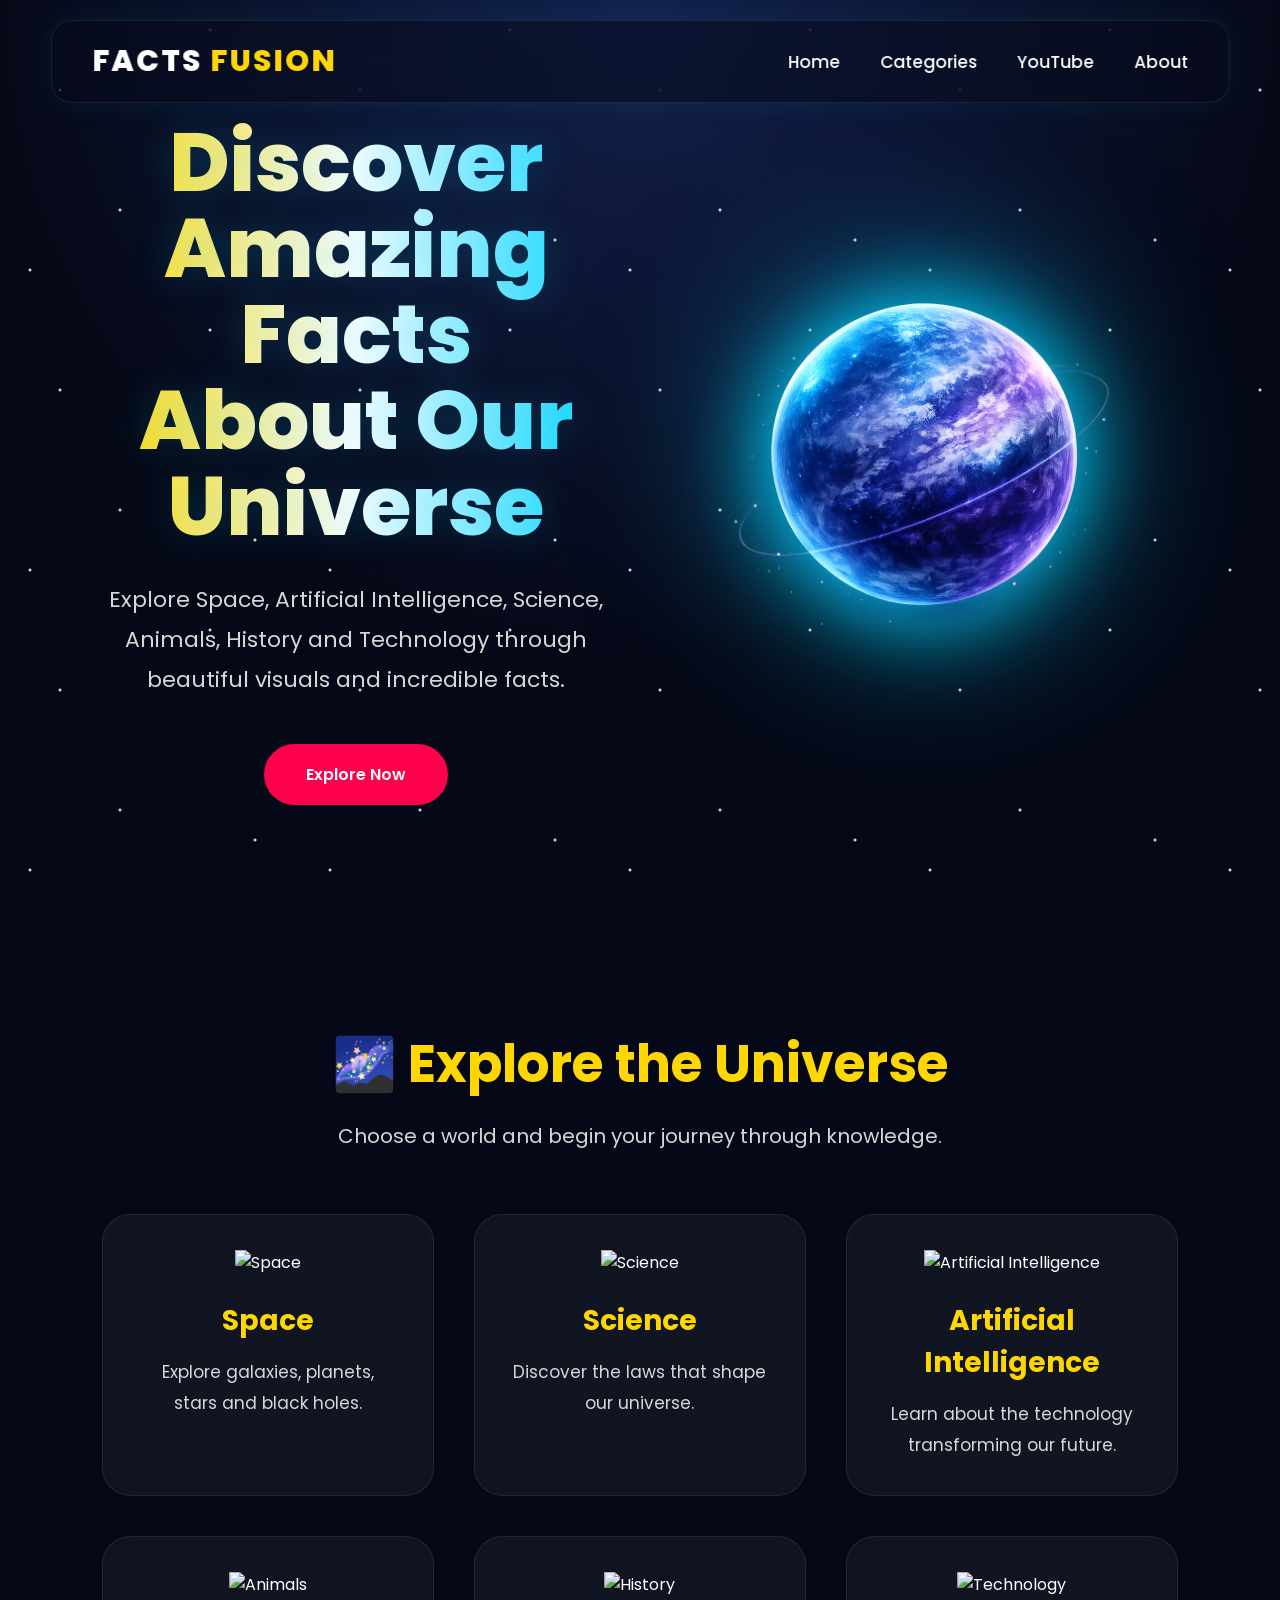
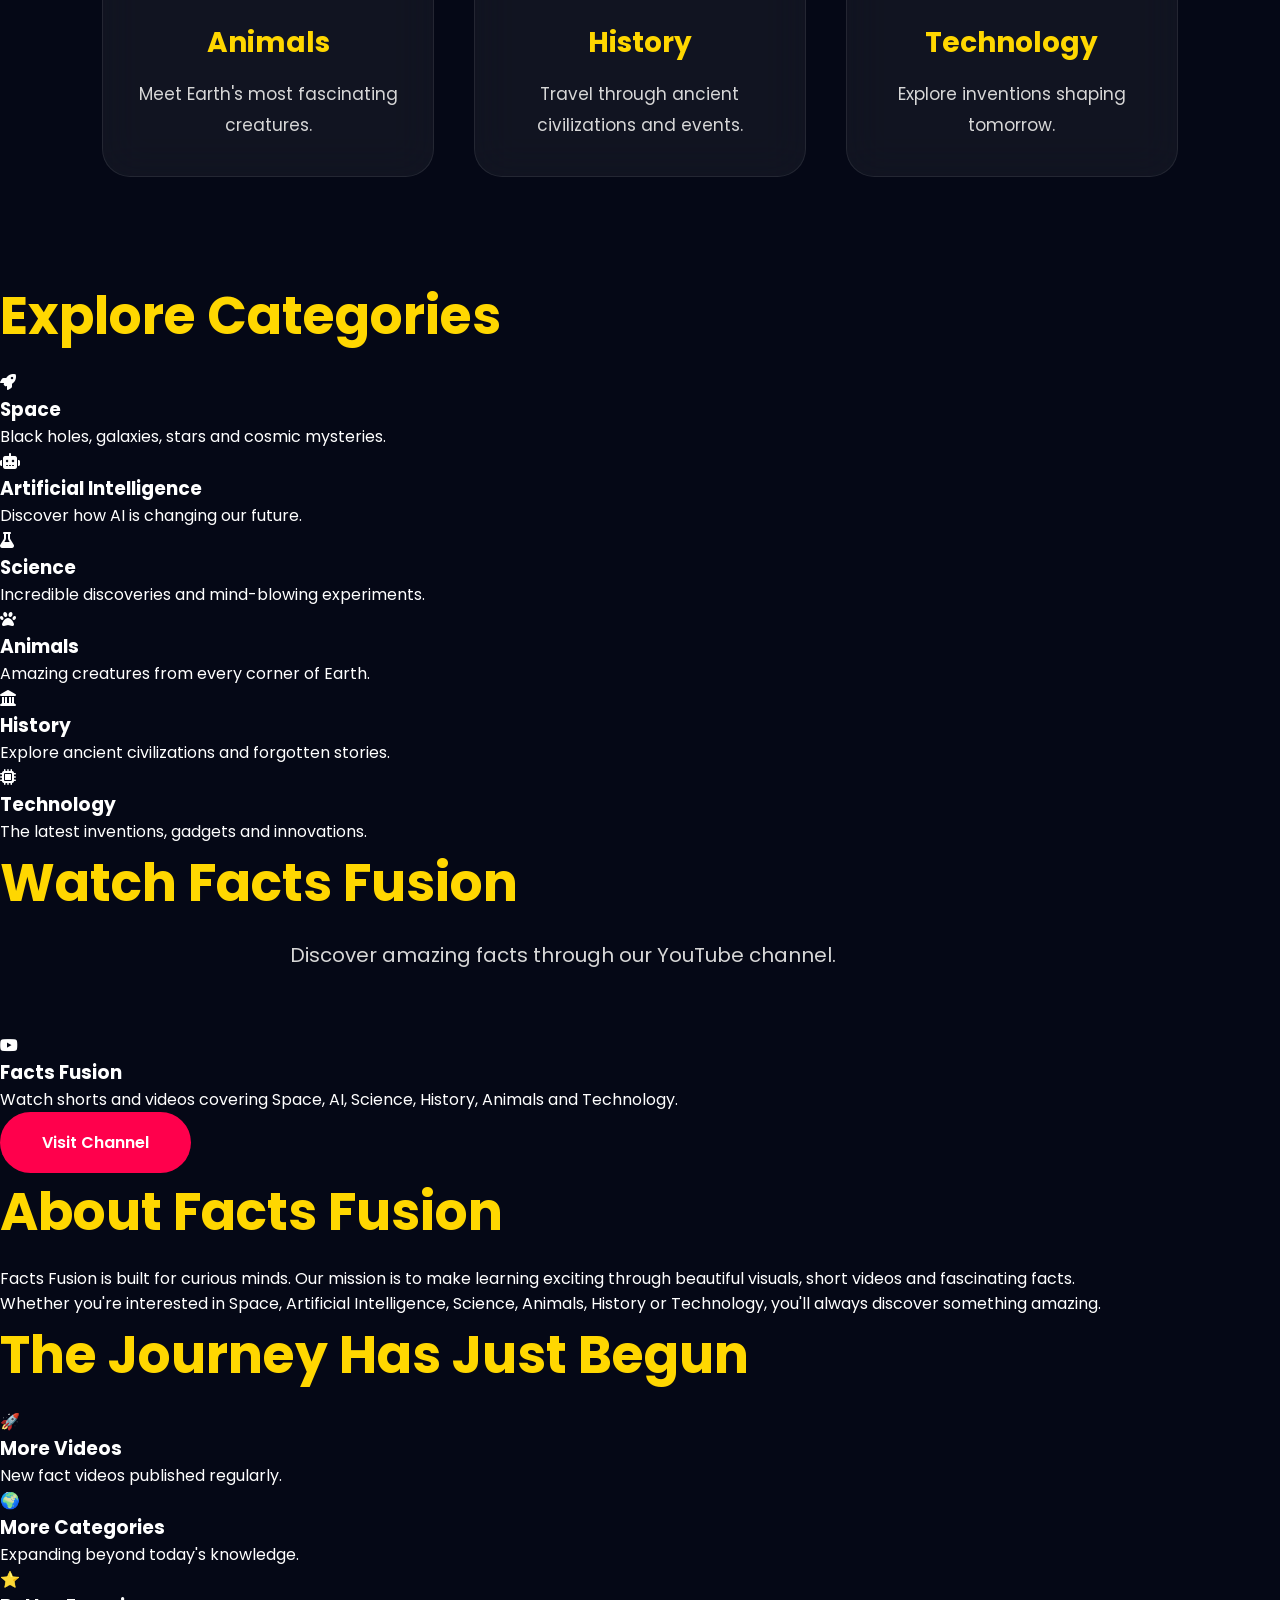
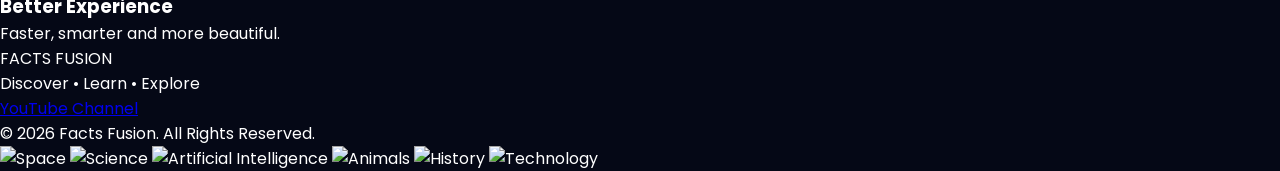
==== index.html @ dd5dbbd0 "Update index.html" ====
<!DOCTYPE html>
<html lang="en">

<head>
    <meta charset="UTF-8">
    <meta name="viewport" content="width=device-width, initial-scale=1.0">

    <title>Facts Fusion | Discover the Universe of Knowledge</title>

    <meta name="description"
        content="Facts Fusion - Explore amazing facts about Space, AI, Science, History, Animals and Technology.">

    <link rel="icon" href="images/favicon.png">

    <!-- Google Font -->
    <link href="https://fonts.googleapis.com/css2?family=Poppins:wght@300;400;500;600;700;800&display=swap"
        rel="stylesheet">

    <!-- Font Awesome -->
    <link rel="stylesheet"
        href="https://cdnjs.cloudflare.com/ajax/libs/font-awesome/6.6.0/css/all.min.css">

    <link rel="stylesheet" href="style.css">
</head>

<body>

    <!-- Background -->
    <div class="stars"></div>

    <!-- ================= NAVBAR ================= -->

    <header>

        <nav class="navbar">

            <div class="logo">
                FACTS <span>FUSION</span>
            </div>

            <ul class="nav-links">

                <li><a href="#">Home</a></li>

                <li><a href="#categories">Categories</a></li>

                <li><a href="#youtube">YouTube</a></li>

                <li><a href="#about">About</a></li>

            </ul>

        </nav>

    </header>

    <!-- ================= HERO ================= -->

 <section class="hero">

    <div class="hero-text">

        <h1>
            Discover Amazing Facts About Our Universe
        </h1>

        <p>
            Explore Space, Artificial Intelligence,
            Science, Animals, History and Technology
            through beautiful visuals and incredible facts.
        </p>

        <a href="#categories" class="btn">
            Explore Now
        </a>

    </div>

    <div class="hero-image">

        <img src="images/planet.png" alt="Planet">

    </div>

</section>
    <!-- ================= EXPLORE THE UNIVERSE ================= -->

<section id="categories" class="universe">

    <h2 class="section-title">🌌 Explore the Universe</h2>

    <p class="section-subtitle">
        Choose a world and begin your journey through knowledge.
    </p>

    <div class="planet-grid">

        <div class="planet-card">
            <img src="images/space.png" alt="Space">
            <h3>Space</h3>
            <p>Explore galaxies, planets, stars and black holes.</p>
        </div>

        <div class="planet-card">
            <img src="images/science.png" alt="Science">
            <h3>Science</h3>
            <p>Discover the laws that shape our universe.</p>
        </div>

        <div class="planet-card">
            <img src="images/ai.png" alt="Artificial Intelligence">
            <h3>Artificial Intelligence</h3>
            <p>Learn about the technology transforming our future.</p>
        </div>

        <div class="planet-card">
            <img src="images/animals.png" alt="Animals">
            <h3>Animals</h3>
            <p>Meet Earth's most fascinating creatures.</p>
        </div>

        <div class="planet-card">
            <img src="images/history.png" alt="History">
            <h3>History</h3>
            <p>Travel through ancient civilizations and events.</p>
        </div>

        <div class="planet-card">
            <img src="images/technology.png" alt="Technology">
            <h3>Technology</h3>
            <p>Explore inventions shaping tomorrow.</p>
        </div>

    </div>

</section>

    <!-- ================= STATS ================= -->

    <!-- ================= CATEGORIES ================= -->

    <section id="categories">

        <h2 class="section-title">

            Explore Categories

        </h2>

        <div class="category-grid">

            <div class="category-card">

                <i class="fa-solid fa-rocket"></i>

                <h3>Space</h3>

                <p>
                    Black holes, galaxies,
                    stars and cosmic mysteries.
                </p>

            </div>

            <div class="category-card">

                <i class="fa-solid fa-robot"></i>

                <h3>Artificial Intelligence</h3>

                <p>
                    Discover how AI is changing
                    our future.
                </p>

            </div>

            <div class="category-card">

                <i class="fa-solid fa-flask"></i>

                <h3>Science</h3>

                <p>
                    Incredible discoveries and
                    mind-blowing experiments.
                </p>

            </div>

            <div class="category-card">

                <i class="fa-solid fa-paw"></i>

                <h3>Animals</h3>

                <p>
                    Amazing creatures from every
                    corner of Earth.
                </p>

            </div>

            <div class="category-card">

                <i class="fa-solid fa-landmark"></i>

                <h3>History</h3>

                <p>
                    Explore ancient civilizations
                    and forgotten stories.
                </p>

            </div>

            <div class="category-card">

                <i class="fa-solid fa-microchip"></i>

                <h3>Technology</h3>

                <p>
                    The latest inventions,
                    gadgets and innovations.
                </p>

            </div>

        </div>

    </section>
        <!-- ================= YOUTUBE ================= -->

    <section id="youtube">

        <h2 class="section-title">
            Watch Facts Fusion
        </h2>

        <p class="section-subtitle">
            Discover amazing facts through our YouTube channel.
        </p>

        <div class="youtube-box">

            <div class="youtube-card">

                <i class="fa-brands fa-youtube"></i>

                <h3>Facts Fusion</h3>

                <p>
                    Watch shorts and videos covering Space, AI,
                    Science, History, Animals and Technology.
                </p>

                <a href="https://www.youtube.com/@AIFactHub-w6u"
                   target="_blank"
                   class="btn">

                    Visit Channel

                </a>

            </div>

        </div>

    </section>

    <!-- ================= ABOUT ================= -->

    <section id="about">

        <h2 class="section-title">

            About Facts Fusion

        </h2>

        <div class="about-container">

            <p>

                Facts Fusion is built for curious minds.

                Our mission is to make learning exciting through
                beautiful visuals, short videos and fascinating facts.

            </p>

            <p>

                Whether you're interested in Space,
                Artificial Intelligence,
                Science,
                Animals,
                History or Technology,

                you'll always discover something amazing.

            </p>

        </div>

    </section>

    <!-- ================= FUTURE ================= -->

    <section class="future">

        <h2 class="section-title">

            The Journey Has Just Begun

        </h2>

        <div class="future-grid">

            <div class="future-card">

                🚀

                <h3>More Videos</h3>

                <p>
                    New fact videos published regularly.
                </p>

            </div>

            <div class="future-card">

                🌍

                <h3>More Categories</h3>

                <p>
                    Expanding beyond today's knowledge.
                </p>

            </div>

            <div class="future-card">

                ⭐

                <h3>Better Experience</h3>

                <p>
                    Faster, smarter and more beautiful.
                </p>

            </div>

        </div>

    </section>

    <!-- ================= FOOTER ================= -->

    <footer>

        <div class="footer-logo">

            FACTS <span>FUSION</span>

        </div>

        <p>

            Discover • Learn • Explore

        </p>

        <a href="https://www.youtube.com/@AIFactHub-w6u"
           target="_blank">

            YouTube Channel

        </a>

        <p class="copyright">

            © 2026 Facts Fusion. All Rights Reserved.

        </p>

    </footer>

    <script src="script.js"></script>

</body>

</html>
<img src="images/space-planet.png" alt="Space">

<img src="images/science-planet.png" alt="Science">

<img src="images/ai-planet.png" alt="Artificial Intelligence">

<img src="images/animals-planet.png" alt="Animals">

<img src="images/history-planet.png" alt="History">

<img src="images/technology-planet.png" alt="Technology">
---- style.css ----
/* ==========================================
   FACTS FUSION V3
   Premium Futuristic Theme
========================================== */

*{
    margin:0;
    padding:0;
    box-sizing:border-box;
}

html{
    scroll-behavior:smooth;
}

body{

    font-family:'Poppins',sans-serif;

    background:#050816;

    color:#fff;

    overflow-x:hidden;

}

/* ===============================
   Animated Background
================================ */

.stars{

    position:fixed;

    top:0;

    left:0;

    width:100%;

    height:100%;

    z-index:-2;

    background:
    radial-gradient(circle at 20% 30%,rgba(255,255,255,.8) 1px,transparent 2px),
    radial-gradient(circle at 70% 10%,rgba(255,255,255,.8) 1px,transparent 2px),
    radial-gradient(circle at 40% 70%,rgba(255,255,255,.8) 1px,transparent 2px),
    radial-gradient(circle at 85% 80%,rgba(255,255,255,.8) 1px,transparent 2px),
    radial-gradient(circle at 10% 90%,rgba(255,255,255,.8) 1px,transparent 2px);

    background-size:300px 300px;

    animation:starsMove 90s linear infinite;

}

body::before{

    content:"";

    position:fixed;

    inset:0;

    z-index:-3;

    background:
    radial-gradient(circle at top,#13214d 0%,#050816 60%);

}

@keyframes starsMove{

    from{

        transform:translateY(0);

    }

    to{

        transform:translateY(-300px);

    }

}

/* ===============================
   Navbar
================================ */

/* ==========================
   PREMIUM NAVBAR
========================== */

header{

    position:fixed;

    top:20px;

    left:50%;

    transform:translateX(-50%);

    width:92%;

    z-index:1000;

}

.navbar{

    display:flex;

    justify-content:space-between;

    align-items:center;

    padding:18px 40px;

    border-radius:20px;

    background:rgba(8,12,30,.55);

    backdrop-filter:blur(18px);

    border:1px solid rgba(255,255,255,.08);

    box-shadow:
    0 0 30px rgba(0,212,255,.08);

}

.logo{

    font-size:32px;

    font-weight:800;

    letter-spacing:2px;

    color:#ffffff;

}

.logo span{

    color:#FFD700;

}

.nav-links{

    display:flex;

    list-style:none;

    gap:35px;

}

.nav-links a{

    text-decoration:none;

    color:white;

    font-weight:500;

    font-size:17px;

    transition:.35s;

    position:relative;

}

.nav-links a::after{

    content:"";

    position:absolute;

    left:0;

    bottom:-8px;

    width:0;

    height:2px;

    background:#00d4ff;

    transition:.35s;

}

.nav-links a:hover{

    color:#00d4ff;

}

.nav-links a:hover::after{

    width:100%;

}
.navbar{

    display:flex;

    justify-content:space-between;

    align-items:center;

}

.logo{

    font-size:30px;

    font-weight:800;

    letter-spacing:2px;

}

.logo span{

    color:#FFD700;

}

.nav-links{

    display:flex;

    list-style:none;

    gap:40px;

}

.nav-links a{

    text-decoration:none;

    color:white;

    transition:.35s;

    font-weight:500;

}

.nav-links a:hover{

    color:#00d4ff;

}

/* ===============================
   Hero
================================ */

.hero{

    min-height:100vh;

    display:flex;

    justify-content:center;

    align-items:center;

    text-align:center;

    padding:0 8%;

}

.hero-content{

    max-width:900px;

}

.hero h1{

font-size:82px;

font-weight:800;

line-height:1.05;

background:linear-gradient(
90deg,
#FFD700,
#ffffff,
#00d4ff);

-webkit-background-clip:text;

-webkit-text-fill-color:transparent;

text-shadow:0 0 40px rgba(0,212,255,.2);

margin-bottom:30px;

}

.hero p{

    font-size:22px;

    color:#d7d7d7;

    line-height:1.8;

    margin-bottom:45px;

}

.btn{

    display:inline-block;

    padding:18px 42px;

    background:#ff004c;

    color:white;

    text-decoration:none;

    border-radius:60px;

    font-weight:600;

    transition:.4s;

}

.btn:hover{

    transform:translateY(-8px);

    background:#FFD700;

    color:#000;

    box-shadow:0 0 30px rgba(255,215,0,.7);

}
/* ==========================================
   EXPLORE THE UNIVERSE
========================================== */

.universe{
    padding:100px 8%;
    text-align:center;
}

.section-title{
    font-size:52px;
    color:#FFD700;
    margin-bottom:15px;
}

.section-subtitle{
    max-width:700px;
    margin:0 auto 60px;
    color:#d7d7d7;
    font-size:20px;
    line-height:1.8;
}

.planet-grid{
    display:grid;
    grid-template-columns:repeat(auto-fit,minmax(280px,1fr));
    gap:40px;
}

.planet-card{

    background:rgba(255,255,255,.05);

    border:1px solid rgba(255,255,255,.08);

    border-radius:28px;

    backdrop-filter:blur(20px);

    padding:35px;

    transition:.45s;

    cursor:pointer;

}

.planet-card:hover{

    transform:translateY(-15px);

    border-color:#00d4ff;

    box-shadow:
    0 0 20px rgba(0,212,255,.4),
    0 0 50px rgba(0,212,255,.2);

}

.planet-card img{

    width:180px;

    height:180px;

    object-fit:contain;

    margin-bottom:25px;

    animation:floatPlanet 6s ease-in-out infinite;

    transition:.45s;

}

.planet-card:hover img{

    transform:scale(1.12) rotate(6deg);

    filter:drop-shadow(0 0 25px #00d4ff);

}

.planet-card h3{

    color:#FFD700;

    font-size:28px;

    margin-bottom:15px;

}

.planet-card p{

    color:#d7d7d7;

    line-height:1.8;

    font-size:17px;

}

@keyframes floatPlanet{

    0%{
        transform:translateY(0px);
    }

    50%{
        transform:translateY(-12px);
    }

    100%{
        transform:translateY(0px);
    }

}
/* HERO */

.hero{

    min-height:100vh;

    display:flex;

    justify-content:space-between;

    align-items:center;

    padding:120px 8%;

    gap:60px;

}

.hero-text{

    flex:1;

}

.hero-image{

    flex:1;

    display:flex;

    justify-content:center;

}

.hero-image img{

    width:520px;

    max-width:100%;

    animation:planetFloat 6s ease-in-out infinite;

    filter:
    drop-shadow(0 0 40px #00d4ff)
    drop-shadow(0 0 80px rgba(0,212,255,.6));

}
    animation:planetFloat 6s ease-in-out infinite;

    filter:drop-shadow(0 0 60px #00d4ff);

}

@keyframes planetFloat{

    0%{
        transform:translateY(0);
    }

    50%{
        transform:translateY(-20px);
    }

    100%{
        transform:translateY(0);
    }

}

@media(max-width:900px){

.hero{

flex-direction:column;

text-align:center;

}

.hero-image img{

width:300px;

margin-top:40px;

}

.hero h1{

font-size:48px;

}

}
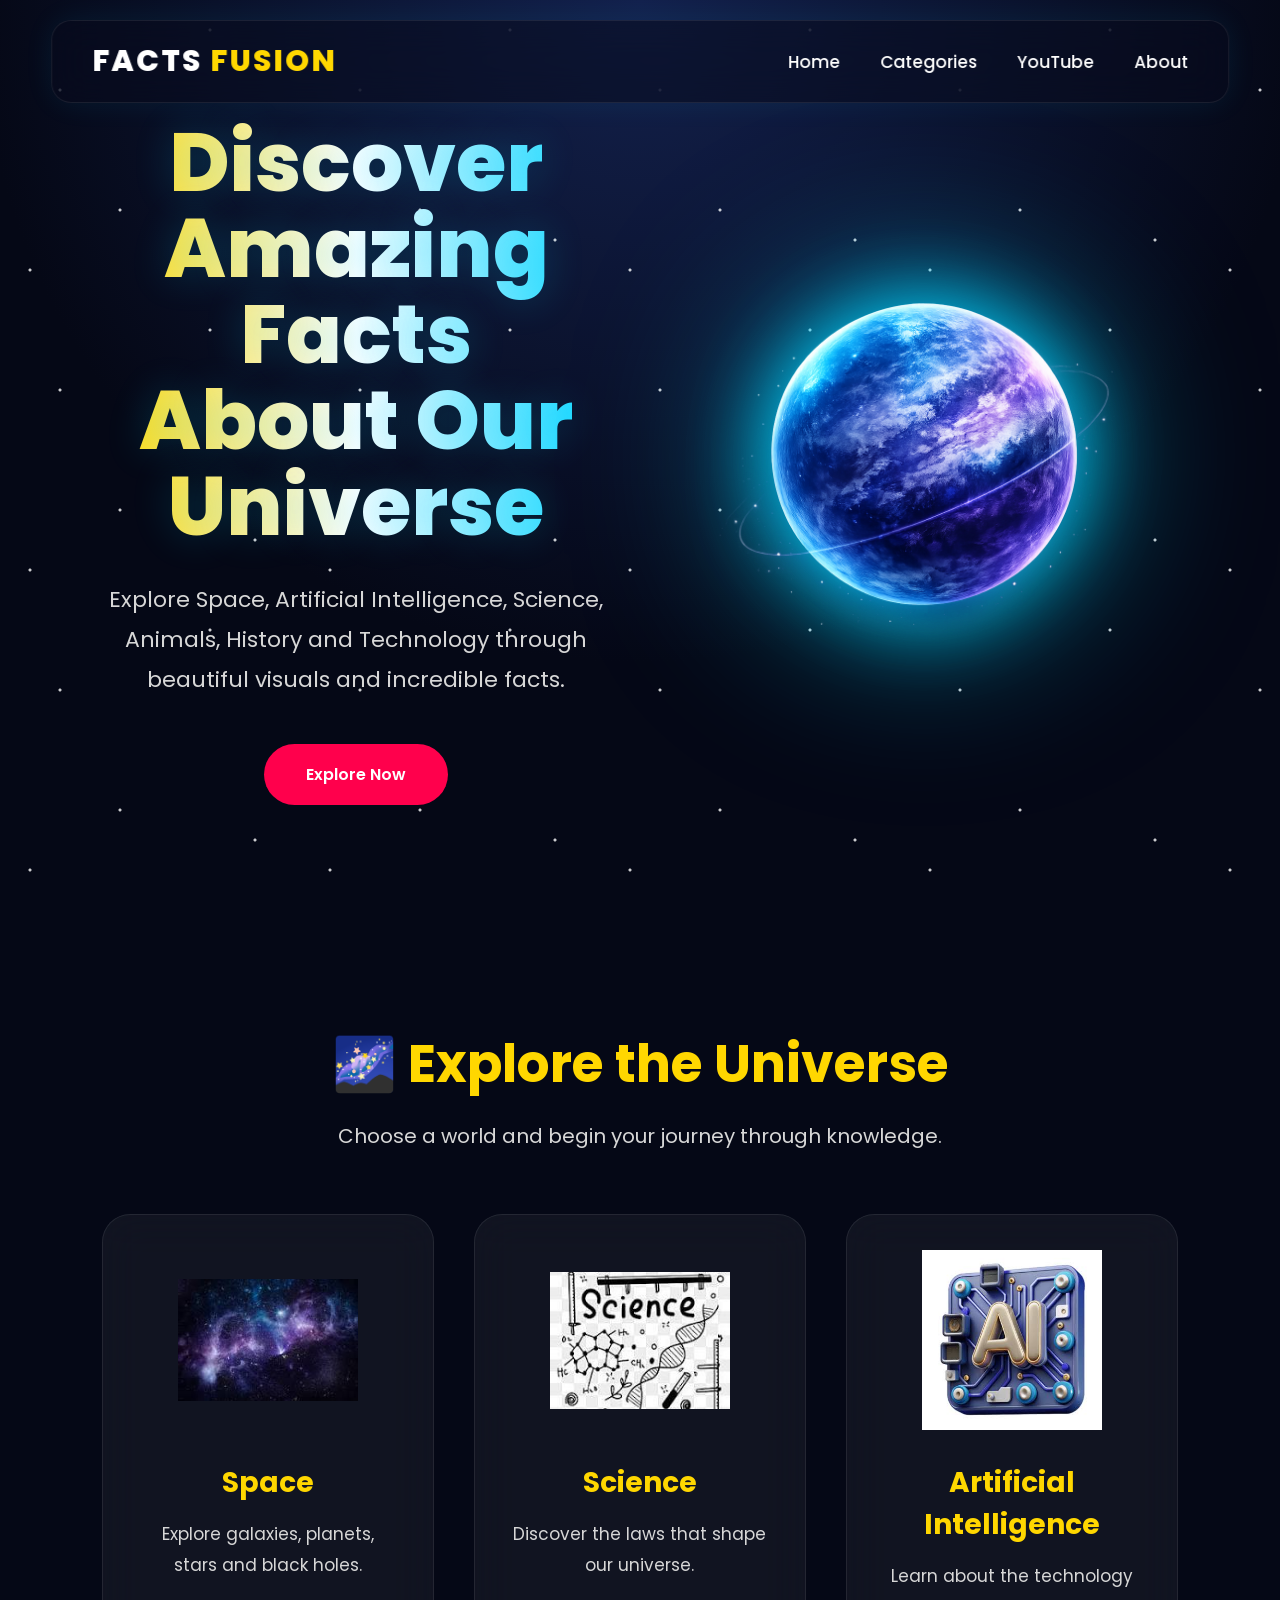
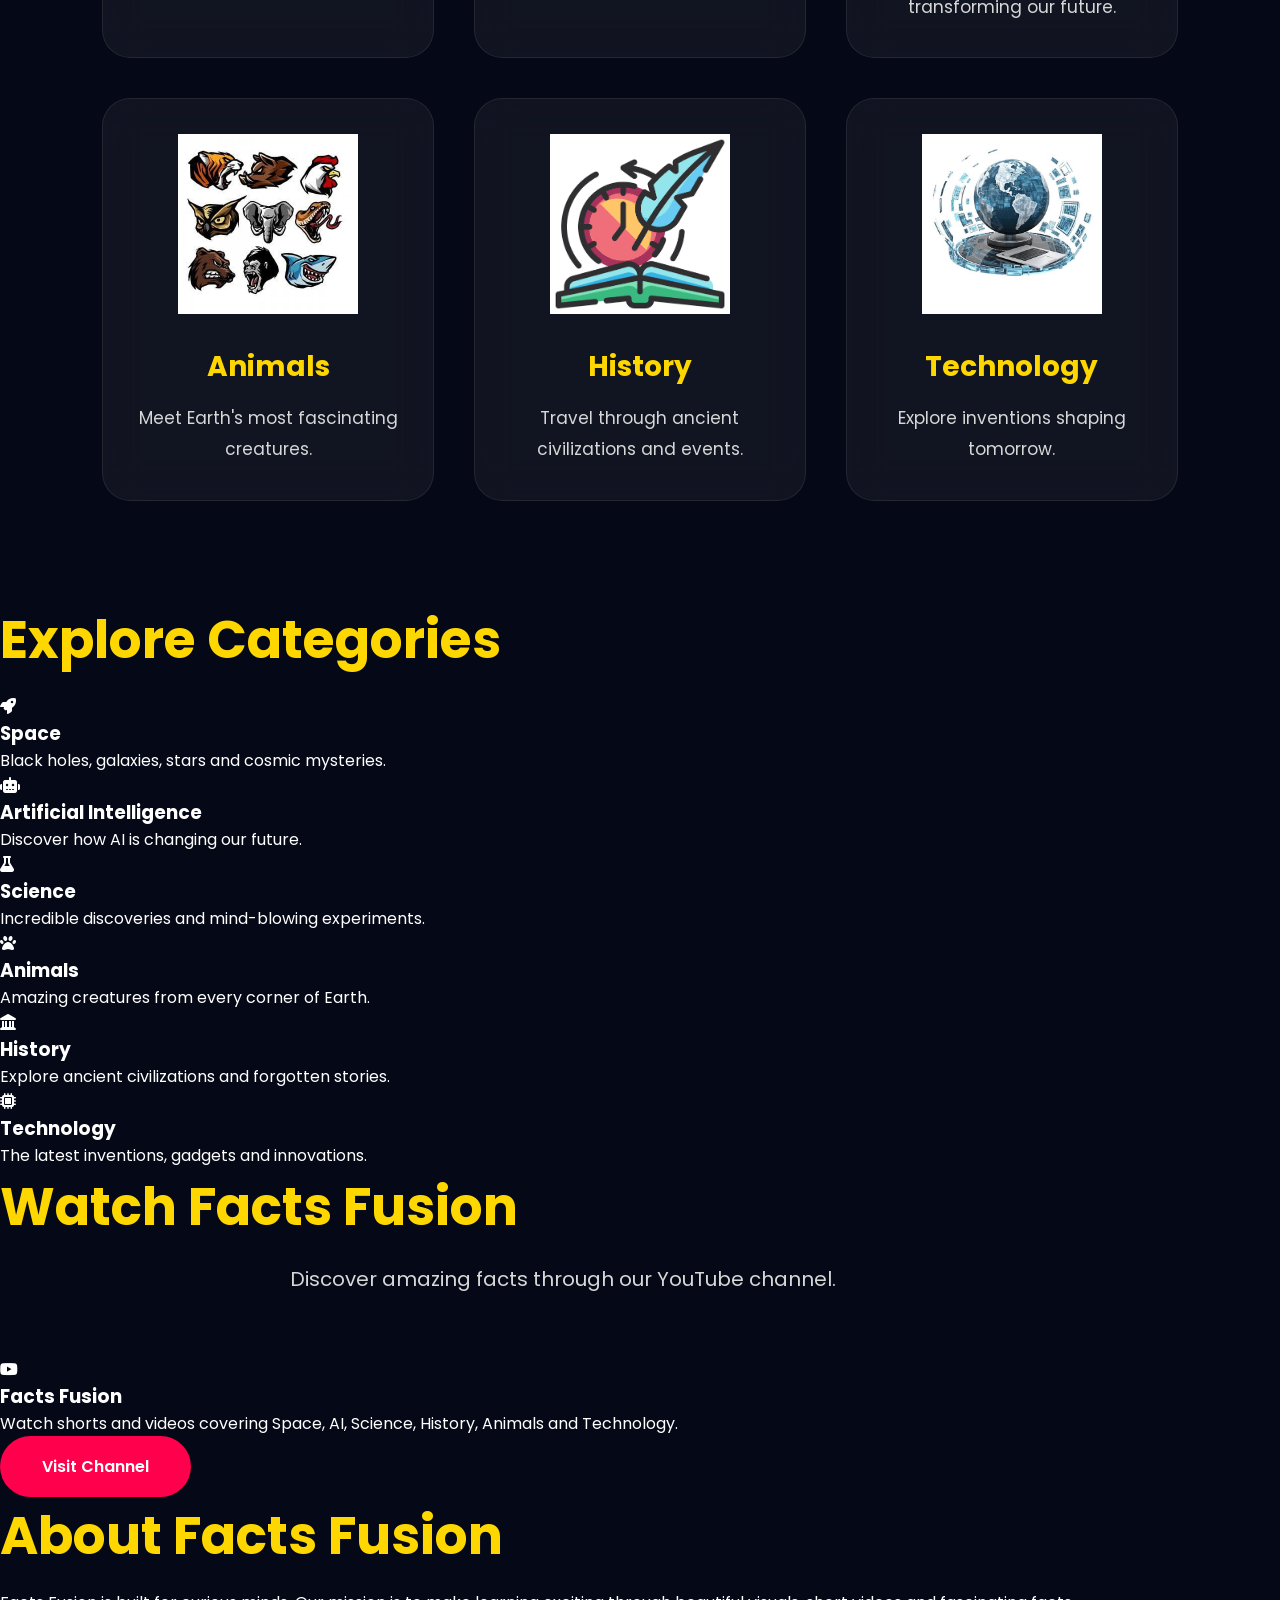
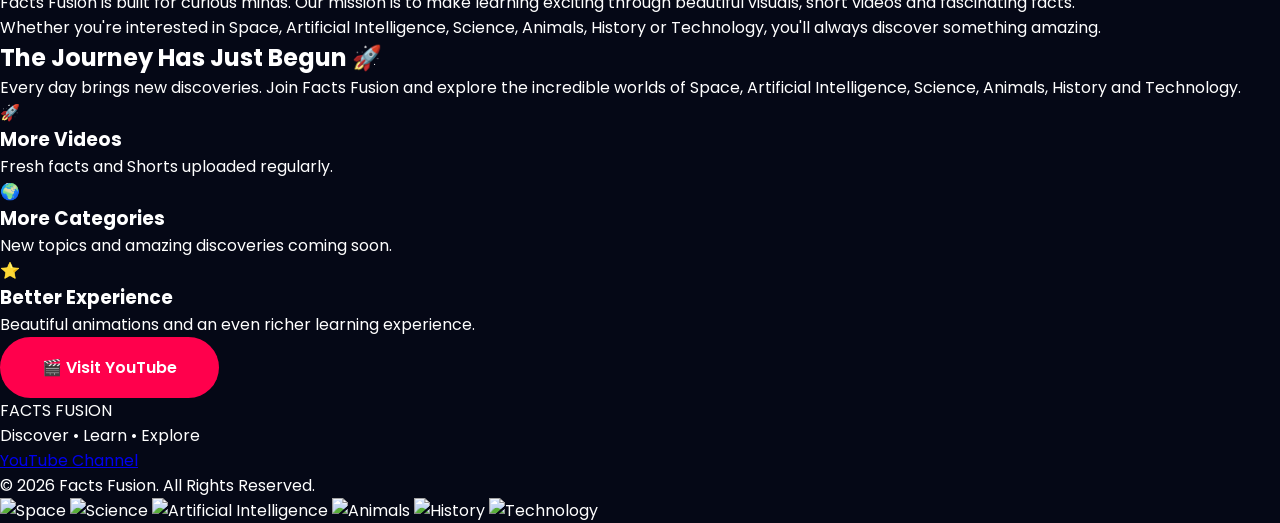
==== commit f2d2a415: "Update index.html" ====
--- a/index.html
+++ b/index.html
@@ -308,55 +308,45 @@
 
     <!-- ================= FUTURE ================= -->
 
-    <section class="future">
-
-        <h2 class="section-title">
-
-            The Journey Has Just Begun
-
-        </h2>
-
-        <div class="future-grid">
-
-            <div class="future-card">
-
-                🚀
-
-                <h3>More Videos</h3>
-
-                <p>
-                    New fact videos published regularly.
-                </p>
-
-            </div>
-
-            <div class="future-card">
-
-                🌍
-
-                <h3>More Categories</h3>
-
-                <p>
-                    Expanding beyond today's knowledge.
-                </p>
-
-            </div>
-
-            <div class="future-card">
-
-                ⭐
-
-                <h3>Better Experience</h3>
-
-                <p>
-                    Faster, smarter and more beautiful.
-                </p>
-
-            </div>
-
-        </div>
-
-    </section>
+<section class="journey">
+
+    <h2>The Journey Has Just Begun 🚀</h2>
+
+    <p>
+        Every day brings new discoveries. Join Facts Fusion and explore
+        the incredible worlds of Space, Artificial Intelligence,
+        Science, Animals, History and Technology.
+    </p>
+
+    <div class="journey-cards">
+
+        <div class="journey-card">
+            <div class="icon">🚀</div>
+            <h3>More Videos</h3>
+            <p>Fresh facts and Shorts uploaded regularly.</p>
+        </div>
+
+        <div class="journey-card">
+            <div class="icon">🌍</div>
+            <h3>More Categories</h3>
+            <p>New topics and amazing discoveries coming soon.</p>
+        </div>
+
+        <div class="journey-card">
+            <div class="icon">⭐</div>
+            <h3>Better Experience</h3>
+            <p>Beautiful animations and an even richer learning experience.</p>
+        </div>
+
+    </div>
+
+    <a href="https://www.youtube.com/@AIFactHub-w6u"
+       target="_blank"
+       class="btn">
+       🎬 Visit YouTube
+    </a>
+
+</section>
 
     <!-- ================= FOOTER ================= -->
 
--- a/style.css
+++ b/style.css
@@ -568,3 +568,79 @@
 }
 
 }
+/* ===========================
+   MOBILE RESPONSIVE
+=========================== */
+
+@media (max-width:768px){
+
+header{
+    padding:15px 20px;
+}
+
+nav{
+    flex-direction:column;
+    gap:15px;
+}
+
+.logo-text{
+    font-size:34px;
+    text-align:center;
+}
+
+nav ul{
+    display:flex;
+    gap:20px;
+    flex-wrap:wrap;
+    justify-content:center;
+}
+
+nav a{
+    font-size:18px;
+}
+
+.hero{
+    padding-top:180px;
+    min-height:100vh;
+}
+
+.hero h1{
+    font-size:56px;
+    line-height:1.05;
+}
+
+.hero p{
+    font-size:18px;
+    line-height:1.8;
+    padding:0 15px;
+}
+
+.hero-image img{
+    width:280px;
+}
+
+.planets-grid{
+    grid-template-columns:1fr;
+}
+
+.planet-card{
+    width:100%;
+}
+
+.section-title{
+    font-size:42px;
+}
+
+.about-text{
+    font-size:18px;
+}
+
+.youtube-box{
+    padding:35px 25px;
+}
+
+footer{
+    font-size:15px;
+}
+
+}
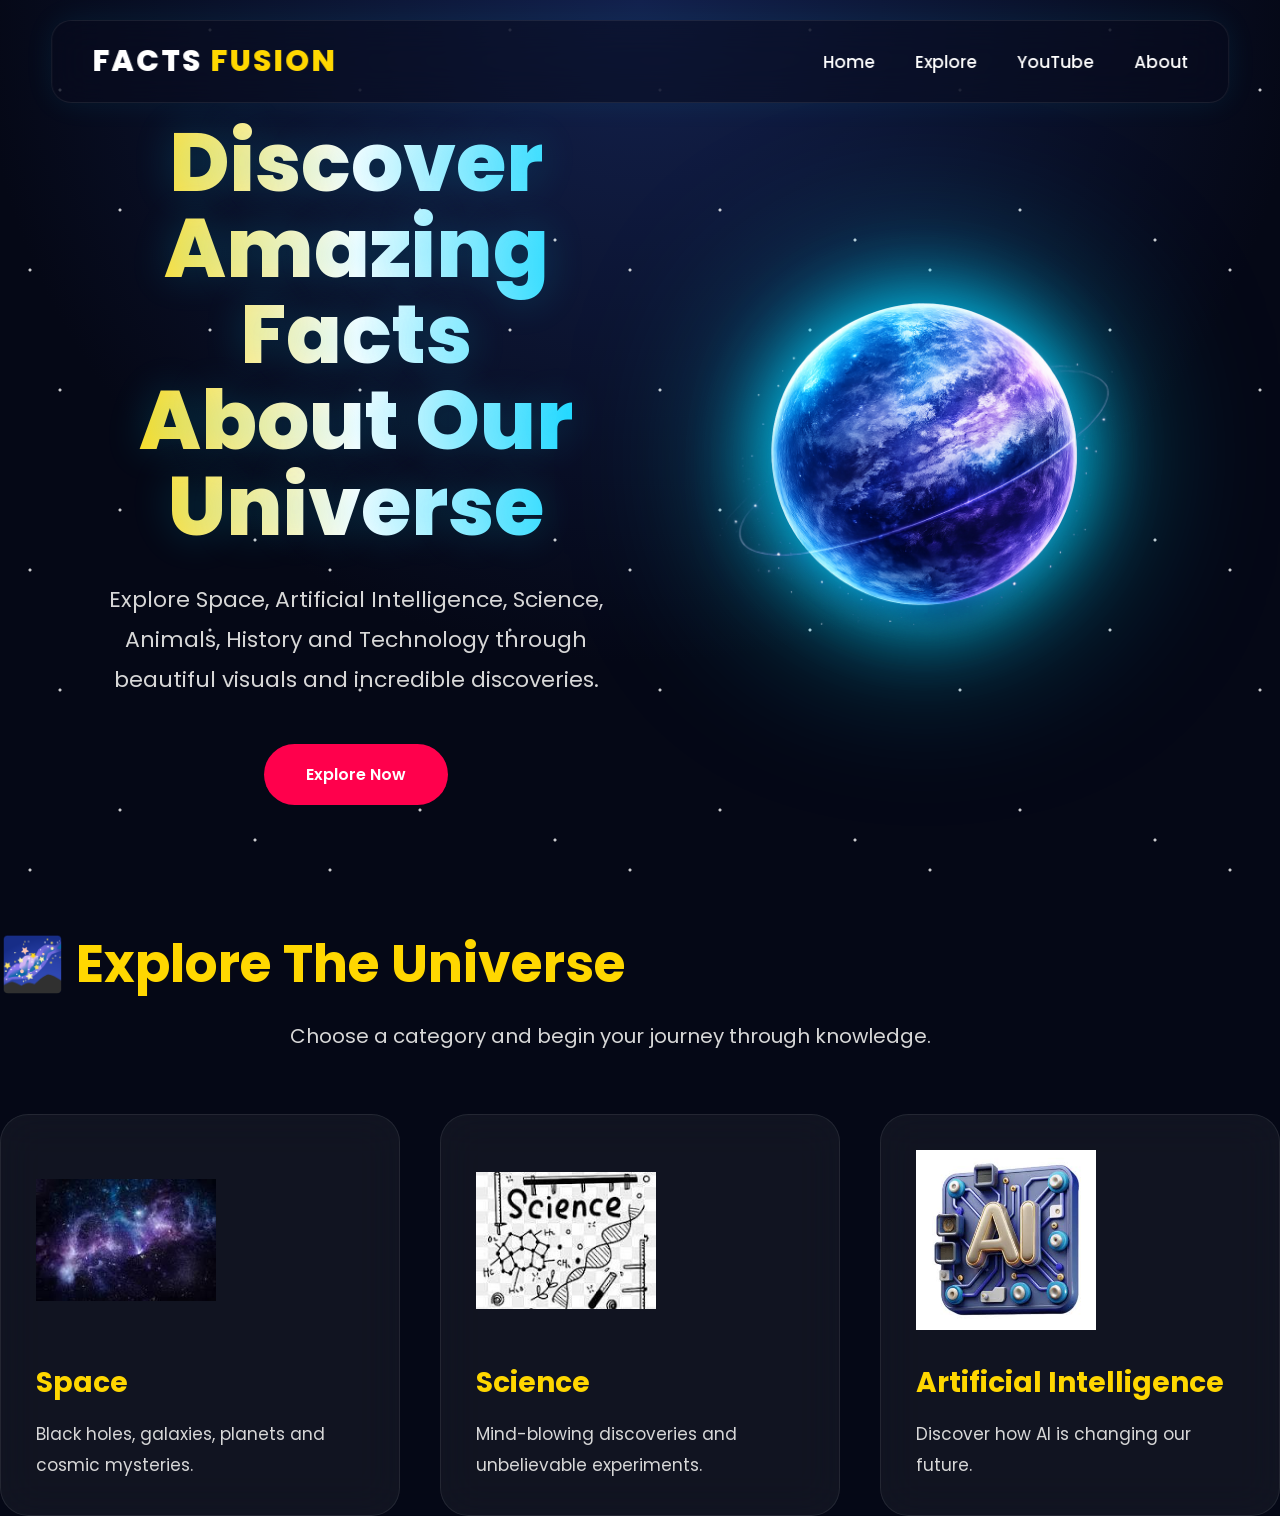
==== commit b1f73428: "Update index.html" ====
--- a/index.html
+++ b/index.html
@@ -2,396 +2,195 @@
 <html lang="en">
 
 <head>
+
     <meta charset="UTF-8">
-    <meta name="viewport" content="width=device-width, initial-scale=1.0">
 
-    <title>Facts Fusion | Discover the Universe of Knowledge</title>
+    <meta name="viewport"
+          content="width=device-width, initial-scale=1.0">
+
+    <title>Facts Fusion | Discover Amazing Facts</title>
 
     <meta name="description"
-        content="Facts Fusion - Explore amazing facts about Space, AI, Science, History, Animals and Technology.">
+          content="Facts Fusion - Discover amazing facts about Space, Science, Artificial Intelligence, Animals, History and Technology.">
 
-    <link rel="icon" href="images/favicon.png">
+    <meta name="keywords"
+          content="Facts Fusion, Space Facts, Science Facts, AI Facts, History Facts, Technology Facts">
+
+    <meta name="author"
+          content="Facts Fusion">
+
+    <link rel="icon"
+          href="images/favicon.png">
 
     <!-- Google Font -->
+
+    <link rel="preconnect"
+          href="https://fonts.googleapis.com">
+
+    <link rel="preconnect"
+          href="https://fonts.gstatic.com"
+          crossorigin>
+
     <link href="https://fonts.googleapis.com/css2?family=Poppins:wght@300;400;500;600;700;800&display=swap"
-        rel="stylesheet">
+          rel="stylesheet">
 
     <!-- Font Awesome -->
+
     <link rel="stylesheet"
-        href="https://cdnjs.cloudflare.com/ajax/libs/font-awesome/6.6.0/css/all.min.css">
+          href="https://cdnjs.cloudflare.com/ajax/libs/font-awesome/6.6.0/css/all.min.css">
 
-    <link rel="stylesheet" href="style.css">
+    <!-- CSS -->
+
+    <link rel="stylesheet"
+          href="style.css">
+
 </head>
 
 <body>
 
-    <!-- Background -->
-    <div class="stars"></div>
+<!-- ================================= -->
+<!-- Animated Background -->
+<!-- ================================= -->
 
-    <!-- ================= NAVBAR ================= -->
+<div class="stars"></div>
 
-    <header>
+<!-- ================================= -->
+<!-- NAVBAR -->
+<!-- ================================= -->
 
-        <nav class="navbar">
+<header>
 
-            <div class="logo">
-                FACTS <span>FUSION</span>
-            </div>
+<nav class="navbar">
 
-            <ul class="nav-links">
+<div class="logo">
 
-                <li><a href="#">Home</a></li>
+FACTS <span>FUSION</span>
 
-                <li><a href="#categories">Categories</a></li>
+</div>
 
-                <li><a href="#youtube">YouTube</a></li>
+<ul class="nav-links">
 
-                <li><a href="#about">About</a></li>
+<li><a href="#">Home</a></li>
 
-            </ul>
+<li><a href="#explore">Explore</a></li>
 
-        </nav>
+<li><a href="#youtube">YouTube</a></li>
 
-    </header>
+<li><a href="#about">About</a></li>
 
-    <!-- ================= HERO ================= -->
+</ul>
 
- <section class="hero">
+</nav>
 
-    <div class="hero-text">
+</header>
 
-        <h1>
-            Discover Amazing Facts About Our Universe
-        </h1>
+<!-- ================================= -->
+<!-- HERO -->
+<!-- ================================= -->
 
-        <p>
-            Explore Space, Artificial Intelligence,
-            Science, Animals, History and Technology
-            through beautiful visuals and incredible facts.
-        </p>
+<section class="hero">
 
-        <a href="#categories" class="btn">
-            Explore Now
-        </a>
+<div class="hero-text">
 
-    </div>
+<h1>
 
-    <div class="hero-image">
+Discover Amazing Facts
+About Our Universe
 
-        <img src="images/planet.png" alt="Planet">
+</h1>
 
-    </div>
+<p>
 
-</section>
-    <!-- ================= EXPLORE THE UNIVERSE ================= -->
+Explore Space, Artificial Intelligence,
+Science, Animals, History and Technology
+through beautiful visuals and incredible discoveries.
 
-<section id="categories" class="universe">
+</p>
 
-    <h2 class="section-title">🌌 Explore the Universe</h2>
+<a href="#explore"
+class="btn">
 
-    <p class="section-subtitle">
-        Choose a world and begin your journey through knowledge.
-    </p>
+Explore Now
 
-    <div class="planet-grid">
+</a>
 
-        <div class="planet-card">
-            <img src="images/space.png" alt="Space">
-            <h3>Space</h3>
-            <p>Explore galaxies, planets, stars and black holes.</p>
-        </div>
+</div>
 
-        <div class="planet-card">
-            <img src="images/science.png" alt="Science">
-            <h3>Science</h3>
-            <p>Discover the laws that shape our universe.</p>
-        </div>
+<div class="hero-image">
 
-        <div class="planet-card">
-            <img src="images/ai.png" alt="Artificial Intelligence">
-            <h3>Artificial Intelligence</h3>
-            <p>Learn about the technology transforming our future.</p>
-        </div>
+<img src="images/planet.png"
+     alt="Planet">
 
-        <div class="planet-card">
-            <img src="images/animals.png" alt="Animals">
-            <h3>Animals</h3>
-            <p>Meet Earth's most fascinating creatures.</p>
-        </div>
-
-        <div class="planet-card">
-            <img src="images/history.png" alt="History">
-            <h3>History</h3>
-            <p>Travel through ancient civilizations and events.</p>
-        </div>
-
-        <div class="planet-card">
-            <img src="images/technology.png" alt="Technology">
-            <h3>Technology</h3>
-            <p>Explore inventions shaping tomorrow.</p>
-        </div>
-
-    </div>
+</div>
 
 </section>
 
-    <!-- ================= STATS ================= -->
+<!-- ================================= -->
+<!-- EXPLORE -->
+<!-- ================================= -->
 
-    <!-- ================= CATEGORIES ================= -->
+<section id="explore"
+         class="explore">
 
-    <section id="categories">
+<h2 class="section-title">
 
-        <h2 class="section-title">
+🌌 Explore The Universe
 
-            Explore Categories
+</h2>
 
-        </h2>
+<p class="section-subtitle">
 
-        <div class="category-grid">
+Choose a category and begin your journey
+through knowledge.
 
-            <div class="category-card">
+</p>
 
-                <i class="fa-solid fa-rocket"></i>
+<div class="planet-grid">
 
-                <h3>Space</h3>
+<div class="planet-card">
 
-                <p>
-                    Black holes, galaxies,
-                    stars and cosmic mysteries.
-                </p>
+<img src="images/space.png"
+     alt="Space">
 
-            </div>
+<h3>Space</h3>
 
-            <div class="category-card">
+<p>
 
-                <i class="fa-solid fa-robot"></i>
+Black holes, galaxies,
+planets and cosmic mysteries.
 
-                <h3>Artificial Intelligence</h3>
+</p>
 
-                <p>
-                    Discover how AI is changing
-                    our future.
-                </p>
+</div>
 
-            </div>
+<div class="planet-card">
 
-            <div class="category-card">
+<img src="images/science.png"
+     alt="Science">
 
-                <i class="fa-solid fa-flask"></i>
+<h3>Science</h3>
 
-                <h3>Science</h3>
+<p>
 
-                <p>
-                    Incredible discoveries and
-                    mind-blowing experiments.
-                </p>
+Mind-blowing discoveries
+and unbelievable experiments.
 
-            </div>
+</p>
 
-            <div class="category-card">
+</div>
 
-                <i class="fa-solid fa-paw"></i>
+<div class="planet-card">
 
-                <h3>Animals</h3>
+<img src="images/ai.png"
+     alt="Artificial Intelligence">
 
-                <p>
-                    Amazing creatures from every
-                    corner of Earth.
-                </p>
+<h3>Artificial Intelligence</h3>
 
-            </div>
+<p>
 
-            <div class="category-card">
+Discover how AI is
+changing our future.
 
-                <i class="fa-solid fa-landmark"></i>
+</p>
 
-                <h3>History</h3>
-
-                <p>
-                    Explore ancient civilizations
-                    and forgotten stories.
-                </p>
-
-            </div>
-
-            <div class="category-card">
-
-                <i class="fa-solid fa-microchip"></i>
-
-                <h3>Technology</h3>
-
-                <p>
-                    The latest inventions,
-                    gadgets and innovations.
-                </p>
-
-            </div>
-
-        </div>
-
-    </section>
-        <!-- ================= YOUTUBE ================= -->
-
-    <section id="youtube">
-
-        <h2 class="section-title">
-            Watch Facts Fusion
-        </h2>
-
-        <p class="section-subtitle">
-            Discover amazing facts through our YouTube channel.
-        </p>
-
-        <div class="youtube-box">
-
-            <div class="youtube-card">
-
-                <i class="fa-brands fa-youtube"></i>
-
-                <h3>Facts Fusion</h3>
-
-                <p>
-                    Watch shorts and videos covering Space, AI,
-                    Science, History, Animals and Technology.
-                </p>
-
-                <a href="https://www.youtube.com/@AIFactHub-w6u"
-                   target="_blank"
-                   class="btn">
-
-                    Visit Channel
-
-                </a>
-
-            </div>
-
-        </div>
-
-    </section>
-
-    <!-- ================= ABOUT ================= -->
-
-    <section id="about">
-
-        <h2 class="section-title">
-
-            About Facts Fusion
-
-        </h2>
-
-        <div class="about-container">
-
-            <p>
-
-                Facts Fusion is built for curious minds.
-
-                Our mission is to make learning exciting through
-                beautiful visuals, short videos and fascinating facts.
-
-            </p>
-
-            <p>
-
-                Whether you're interested in Space,
-                Artificial Intelligence,
-                Science,
-                Animals,
-                History or Technology,
-
-                you'll always discover something amazing.
-
-            </p>
-
-        </div>
-
-    </section>
-
-    <!-- ================= FUTURE ================= -->
-
-<section class="journey">
-
-    <h2>The Journey Has Just Begun 🚀</h2>
-
-    <p>
-        Every day brings new discoveries. Join Facts Fusion and explore
-        the incredible worlds of Space, Artificial Intelligence,
-        Science, Animals, History and Technology.
-    </p>
-
-    <div class="journey-cards">
-
-        <div class="journey-card">
-            <div class="icon">🚀</div>
-            <h3>More Videos</h3>
-            <p>Fresh facts and Shorts uploaded regularly.</p>
-        </div>
-
-        <div class="journey-card">
-            <div class="icon">🌍</div>
-            <h3>More Categories</h3>
-            <p>New topics and amazing discoveries coming soon.</p>
-        </div>
-
-        <div class="journey-card">
-            <div class="icon">⭐</div>
-            <h3>Better Experience</h3>
-            <p>Beautiful animations and an even richer learning experience.</p>
-        </div>
-
-    </div>
-
-    <a href="https://www.youtube.com/@AIFactHub-w6u"
-       target="_blank"
-       class="btn">
-       🎬 Visit YouTube
-    </a>
-
-</section>
-
-    <!-- ================= FOOTER ================= -->
-
-    <footer>
-
-        <div class="footer-logo">
-
-            FACTS <span>FUSION</span>
-
-        </div>
-
-        <p>
-
-            Discover • Learn • Explore
-
-        </p>
-
-        <a href="https://www.youtube.com/@AIFactHub-w6u"
-           target="_blank">
-
-            YouTube Channel
-
-        </a>
-
-        <p class="copyright">
-
-            © 2026 Facts Fusion. All Rights Reserved.
-
-        </p>
-
-    </footer>
-
-    <script src="script.js"></script>
-
-</body>
-
-</html>
-<img src="images/space-planet.png" alt="Space">
-
-<img src="images/science-planet.png" alt="Science">
-
-<img src="images/ai-planet.png" alt="Artificial Intelligence">
-
-<img src="images/animals-planet.png" alt="Animals">
-
-<img src="images/history-planet.png" alt="History">
-
-<img src="images/technology-planet.png" alt="Technology">
+</div>
--- a/style.css
+++ b/style.css
@@ -644,3 +644,69 @@
 }
 
 }
+/* ===========================
+   JOURNEY SECTION
+=========================== */
+
+.journey{
+    padding:120px 8%;
+    text-align:center;
+}
+
+.journey h2{
+    font-size:60px;
+    color:#FFD700;
+    margin-bottom:25px;
+}
+
+.journey p{
+    max-width:850px;
+    margin:auto;
+    color:#ddd;
+    font-size:22px;
+    line-height:1.8;
+    margin-bottom:70px;
+}
+
+.journey-cards{
+    display:grid;
+    grid-template-columns:repeat(auto-fit,minmax(280px,1fr));
+    gap:35px;
+    margin-bottom:70px;
+}
+
+.journey-card{
+    background:rgba(255,255,255,.05);
+    border:1px solid rgba(255,255,255,.08);
+    backdrop-filter:blur(15px);
+    padding:45px 30px;
+    border-radius:25px;
+    transition:.4s;
+}
+
+.journey-card:hover{
+    transform:translateY(-12px);
+    border-color:#00d4ff;
+    box-shadow:0 0 35px rgba(0,212,255,.35);
+}
+
+.icon{
+    font-size:55px;
+    margin-bottom:20px;
+}
+
+.journey-card h3{
+    color:#FFD700;
+    font-size:30px;
+    margin-bottom:15px;
+}
+
+.journey-card p{
+    font-size:18px;
+    color:#ddd;
+    margin:0;
+}
+
+.journey .btn{
+    margin-top:20px;
+}
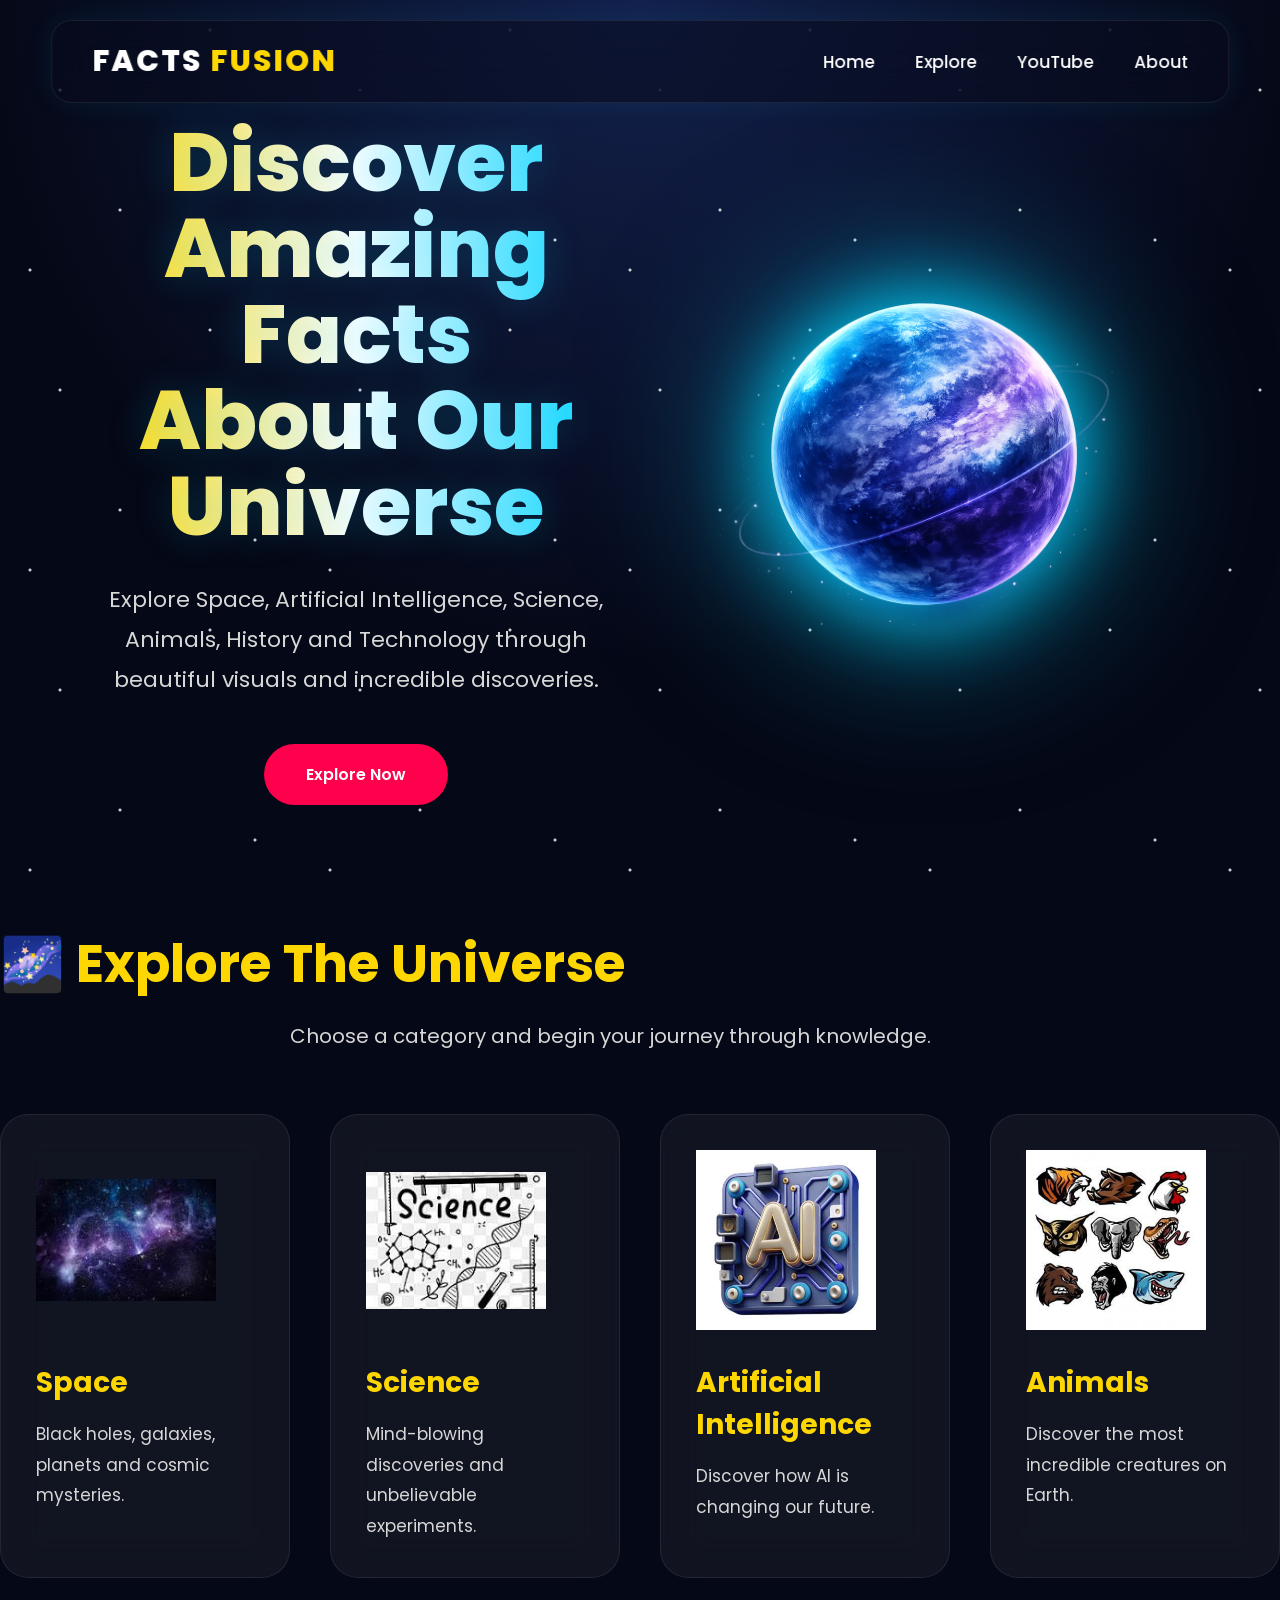
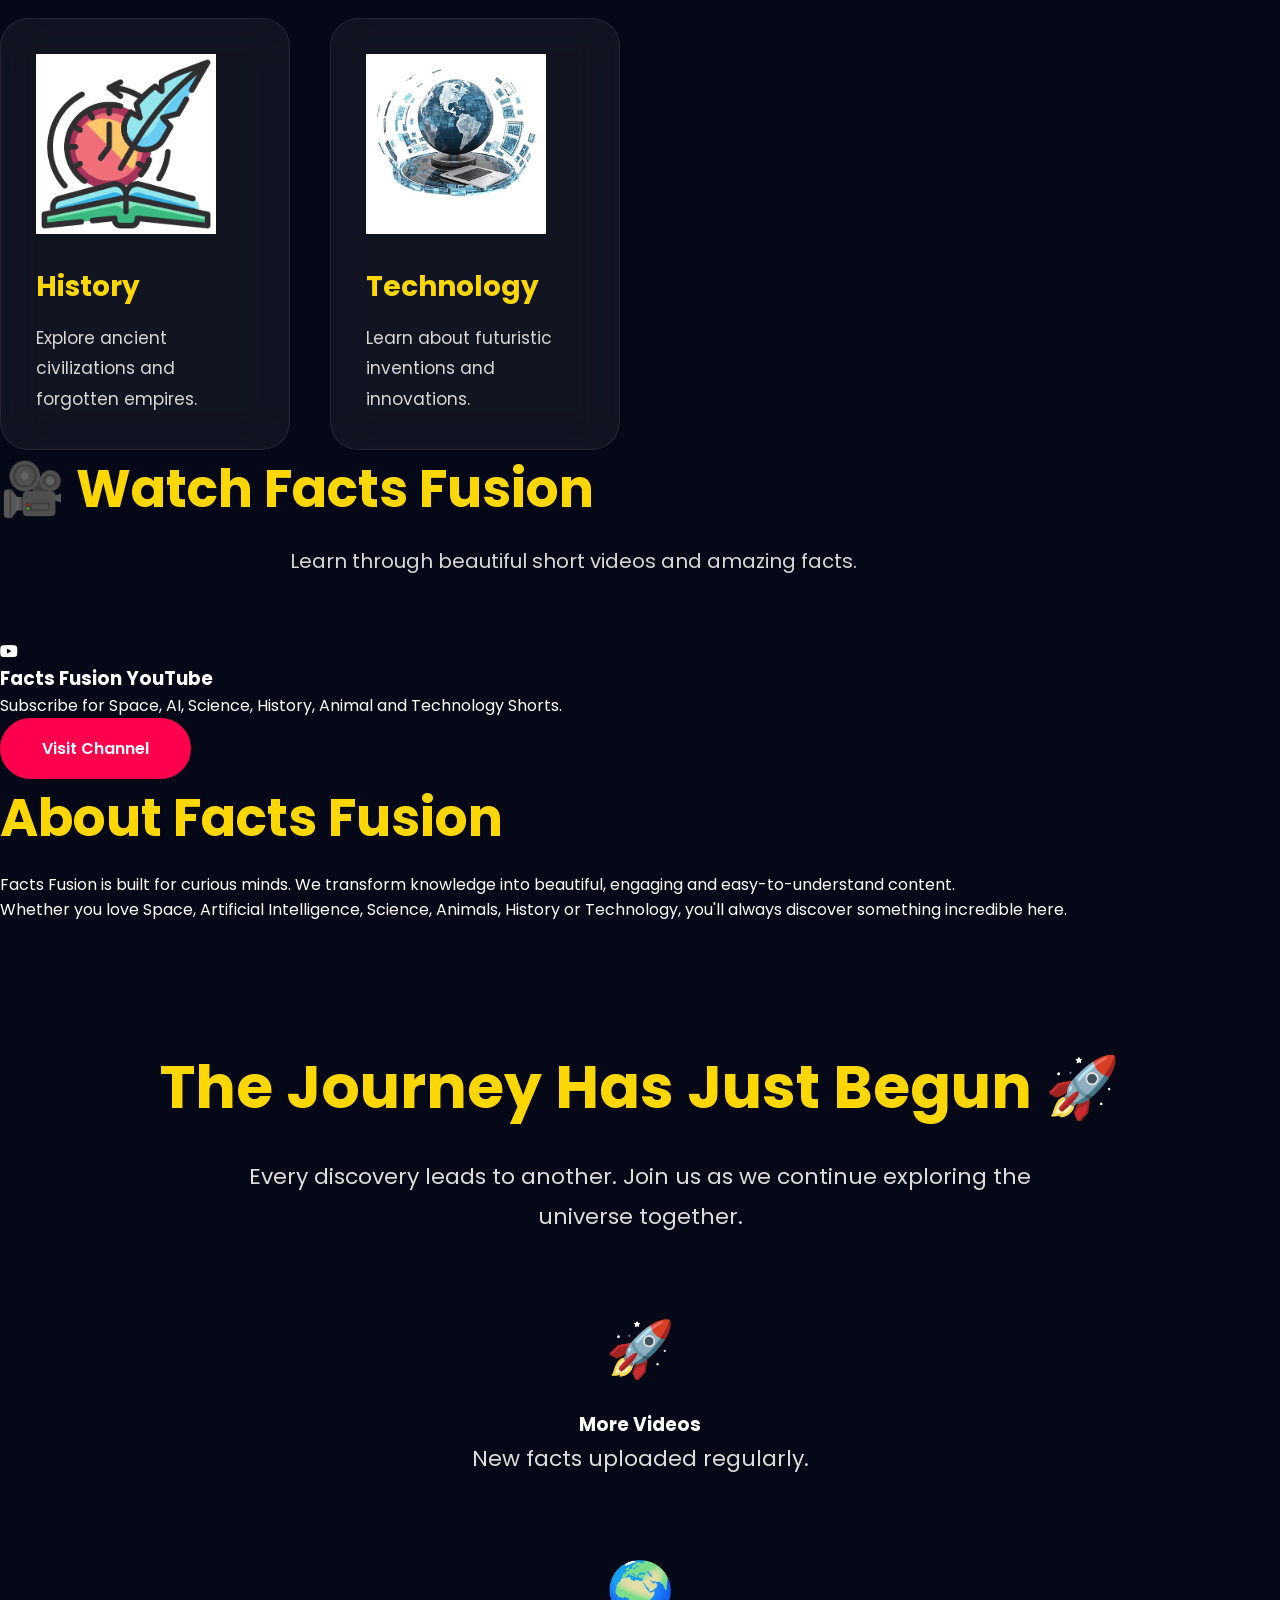
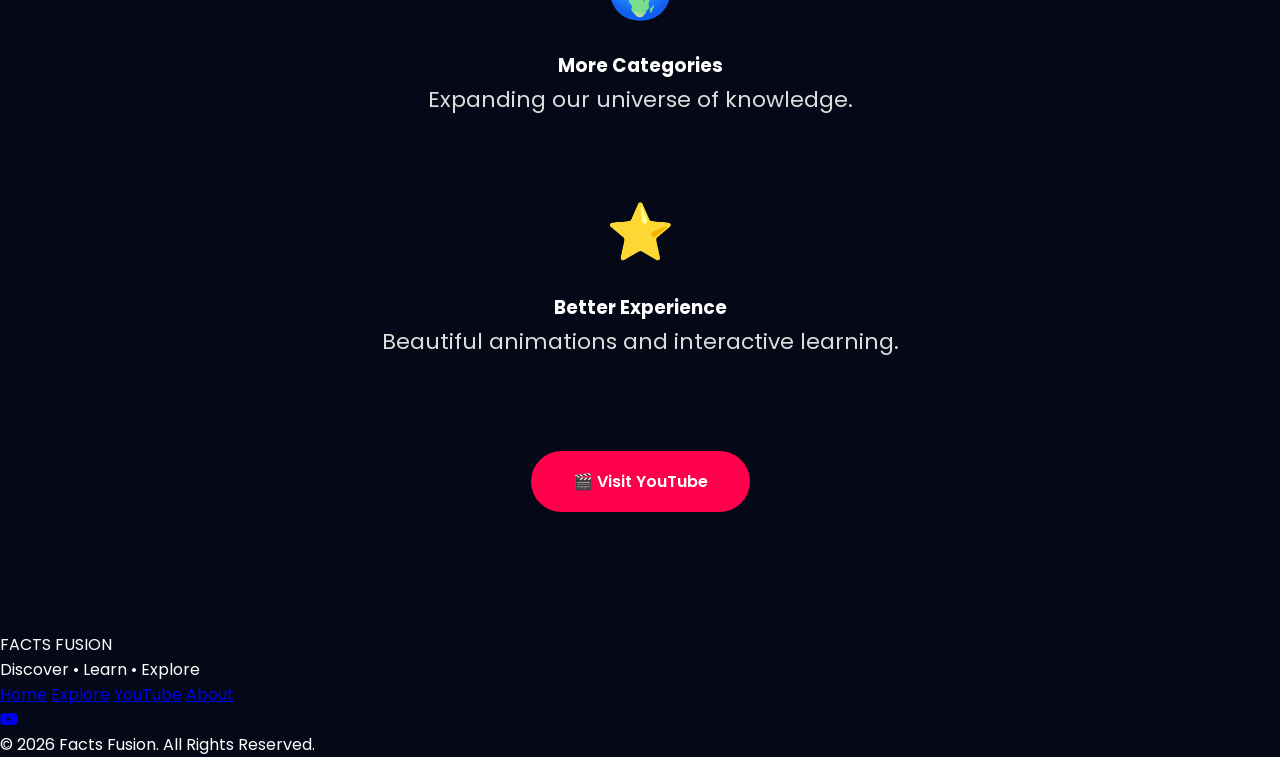
==== commit 28b27d4f: "Update index.html" ====
--- a/index.html
+++ b/index.html
@@ -194,3 +194,279 @@
 </p>
 
 </div>
+<div class="planet-card">
+
+    <img src="images/animals.png"
+         alt="Animals">
+
+    <h3>Animals</h3>
+
+    <p>
+
+        Discover the most incredible
+        creatures on Earth.
+
+    </p>
+
+</div>
+
+<div class="planet-card">
+
+    <img src="images/history.png"
+         alt="History">
+
+    <h3>History</h3>
+
+    <p>
+
+        Explore ancient civilizations
+        and forgotten empires.
+
+    </p>
+
+</div>
+
+<div class="planet-card">
+
+    <img src="images/technology.png"
+         alt="Technology">
+
+    <h3>Technology</h3>
+
+    <p>
+
+        Learn about futuristic
+        inventions and innovations.
+
+    </p>
+
+</div>
+
+</div>
+
+</section>
+
+<!-- ================================= -->
+<!-- YOUTUBE -->
+<!-- ================================= -->
+
+<section id="youtube" class="youtube">
+
+    <h2 class="section-title">
+
+        🎥 Watch Facts Fusion
+
+    </h2>
+
+    <p class="section-subtitle">
+
+        Learn through beautiful short videos and amazing facts.
+
+    </p>
+
+    <div class="youtube-card">
+
+        <i class="fa-brands fa-youtube"></i>
+
+        <h3>Facts Fusion YouTube</h3>
+
+        <p>
+
+            Subscribe for Space,
+            AI, Science, History,
+            Animal and Technology Shorts.
+
+        </p>
+
+        <a href="https://www.youtube.com/@AIFactHub-w6u"
+           target="_blank"
+           class="btn">
+
+            Visit Channel
+
+        </a>
+
+    </div>
+
+</section>
+
+<!-- ================================= -->
+<!-- ABOUT -->
+<!-- ================================= -->
+
+<section id="about" class="about">
+
+    <h2 class="section-title">
+
+        About Facts Fusion
+
+    </h2>
+
+    <div class="about-box">
+
+        <p>
+
+            Facts Fusion is built for curious minds.
+
+            We transform knowledge into beautiful,
+            engaging and easy-to-understand content.
+
+        </p>
+
+        <p>
+
+            Whether you love Space,
+            Artificial Intelligence,
+            Science,
+            Animals,
+            History or Technology,
+
+            you'll always discover
+            something incredible here.
+
+        </p>
+
+    </div>
+
+</section>
+
+<!-- ================================= -->
+<!-- JOURNEY -->
+<!-- ================================= -->
+
+<section class="journey">
+
+    <h2>
+
+        The Journey Has Just Begun 🚀
+
+    </h2>
+
+    <p>
+
+        Every discovery leads to another.
+        Join us as we continue exploring
+        the universe together.
+
+    </p>
+
+    <div class="journey-grid">
+
+        <div class="journey-item">
+
+            <div class="icon">🚀</div>
+
+            <h3>More Videos</h3>
+
+            <p>
+
+                New facts uploaded regularly.
+
+            </p>
+
+        </div>
+
+        <div class="journey-item">
+
+            <div class="icon">🌍</div>
+
+            <h3>More Categories</h3>
+
+            <p>
+
+                Expanding our universe
+                of knowledge.
+
+            </p>
+
+        </div>
+
+        <div class="journey-item">
+
+            <div class="icon">⭐</div>
+
+            <h3>Better Experience</h3>
+
+            <p>
+
+                Beautiful animations
+                and interactive learning.
+
+            </p>
+
+        </div>
+
+    </div>
+        <a href="https://www.youtube.com/@AIFactHub-w6u"
+       target="_blank"
+       class="btn">
+
+        🎬 Visit YouTube
+
+    </a>
+
+</section>
+
+<!-- ================================= -->
+<!-- FOOTER -->
+<!-- ================================= -->
+
+<footer class="footer">
+
+    <div class="footer-container">
+
+        <div class="footer-logo">
+
+            FACTS <span>FUSION</span>
+
+        </div>
+
+        <p class="footer-tagline">
+
+            Discover • Learn • Explore
+
+        </p>
+
+        <div class="footer-links">
+
+            <a href="#">Home</a>
+
+            <a href="#explore">Explore</a>
+
+            <a href="#youtube">YouTube</a>
+
+            <a href="#about">About</a>
+
+        </div>
+
+        <div class="footer-social">
+
+            <a href="https://www.youtube.com/@AIFactHub-w6u"
+               target="_blank"
+               aria-label="YouTube">
+
+                <i class="fa-brands fa-youtube"></i>
+
+            </a>
+
+        </div>
+
+        <p class="copyright">
+
+            © 2026 Facts Fusion. All Rights Reserved.
+
+        </p>
+
+    </div>
+
+</footer>
+
+<!-- ================================ -->
+<!-- JAVASCRIPT -->
+<!-- ================================ -->
+
+<script src="script.js"></script>
+
+</body>
+
+</html>
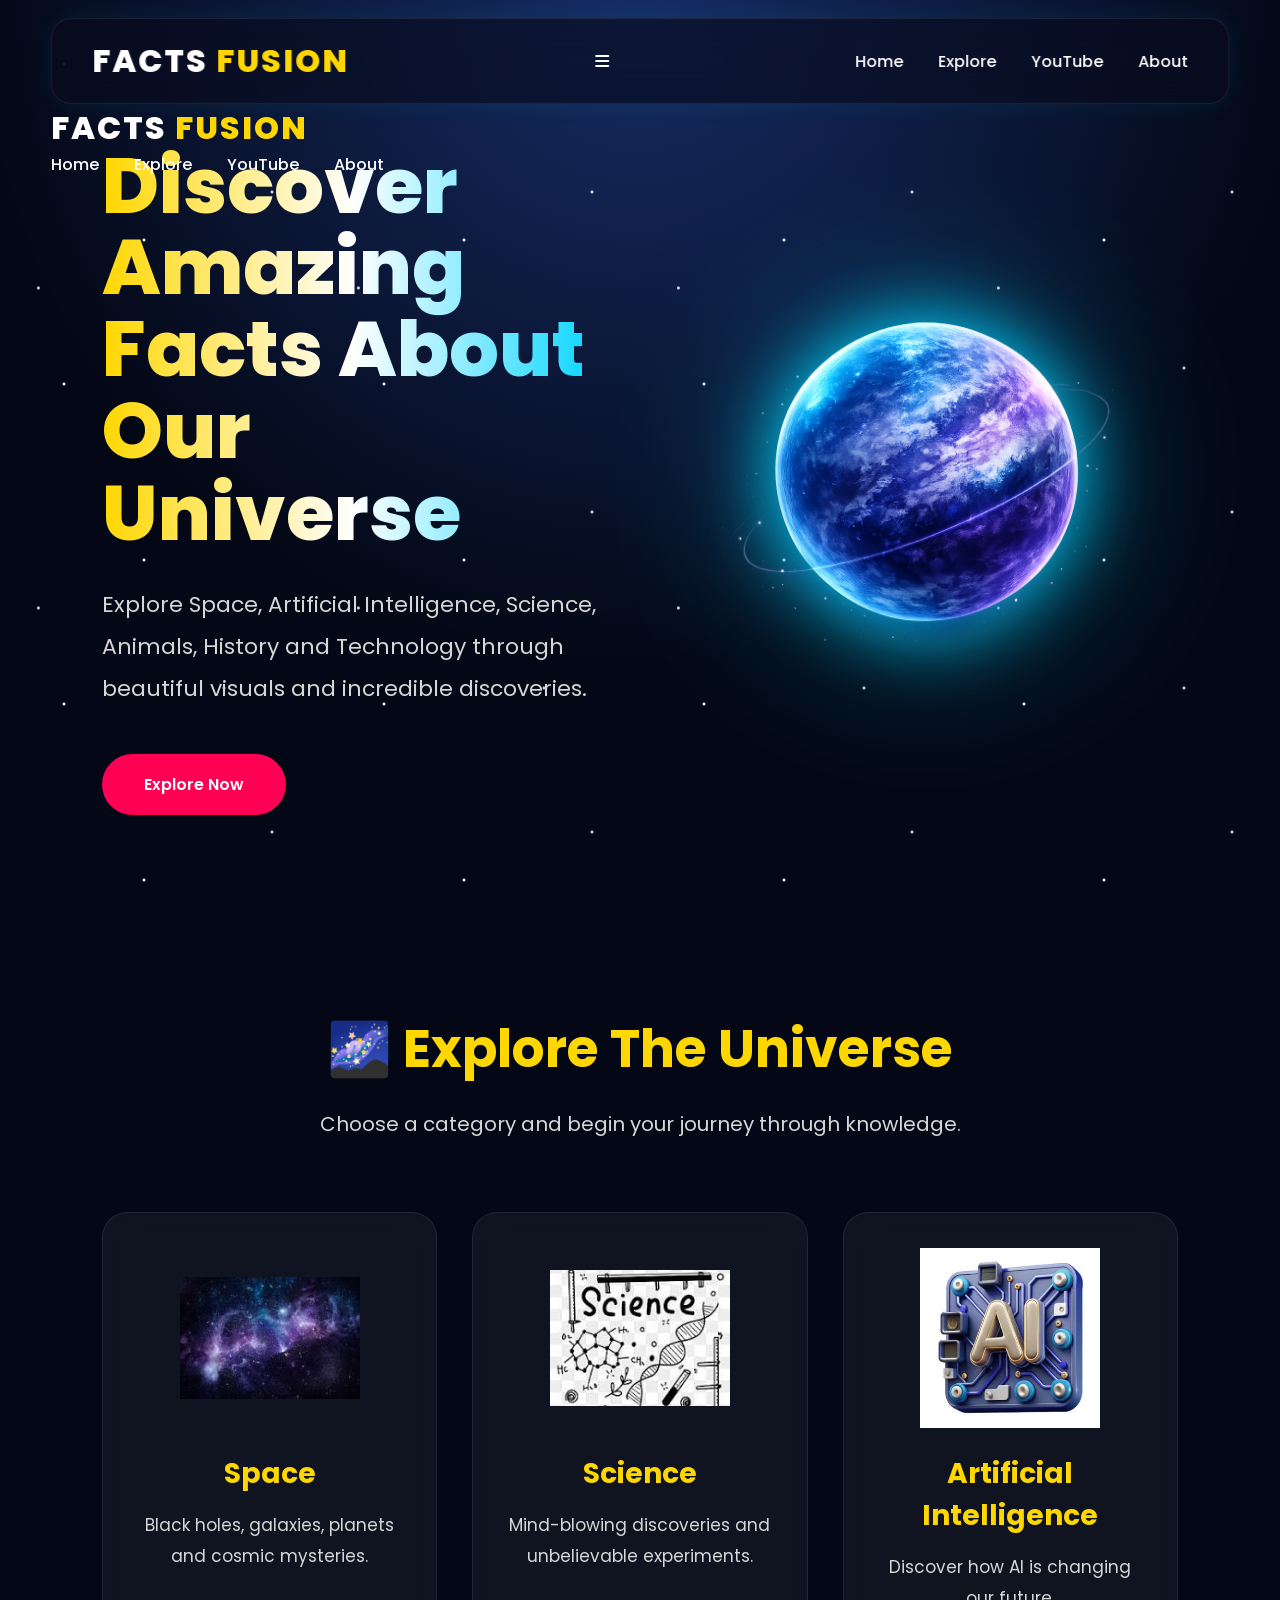
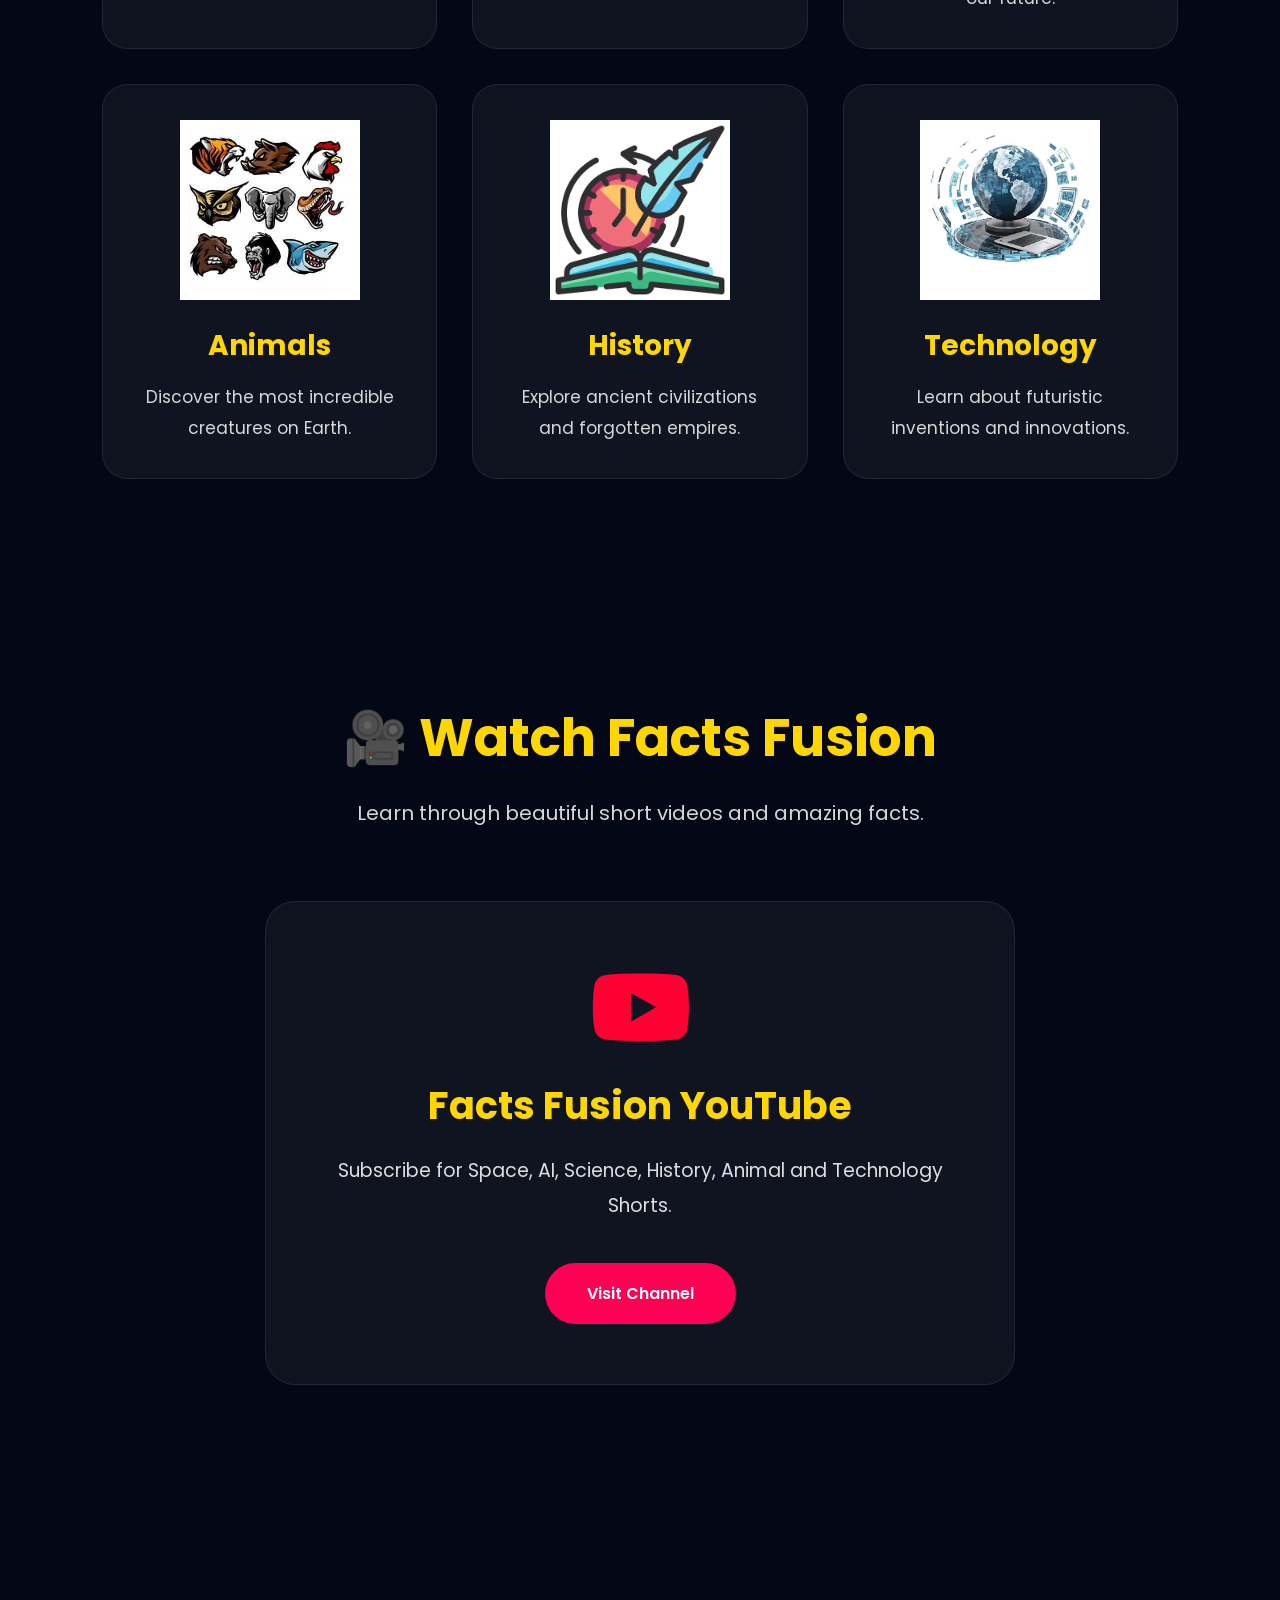
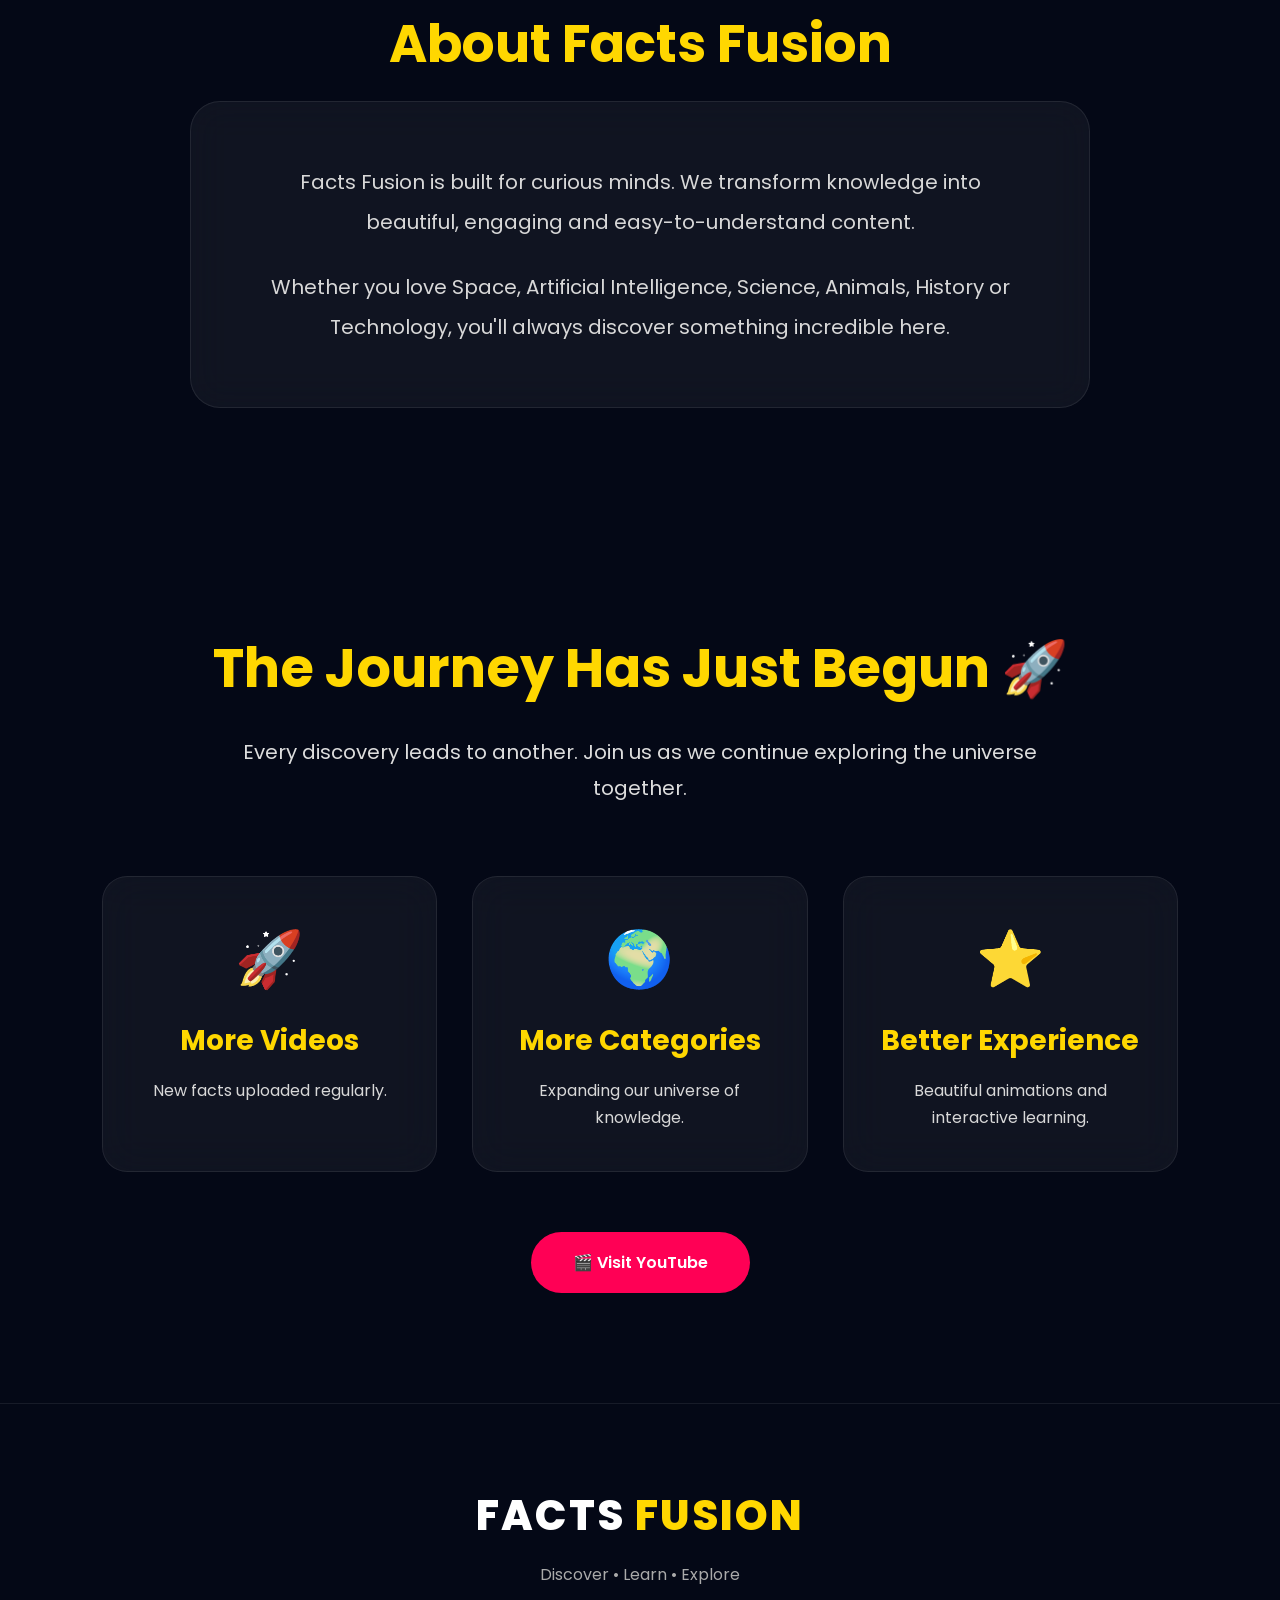
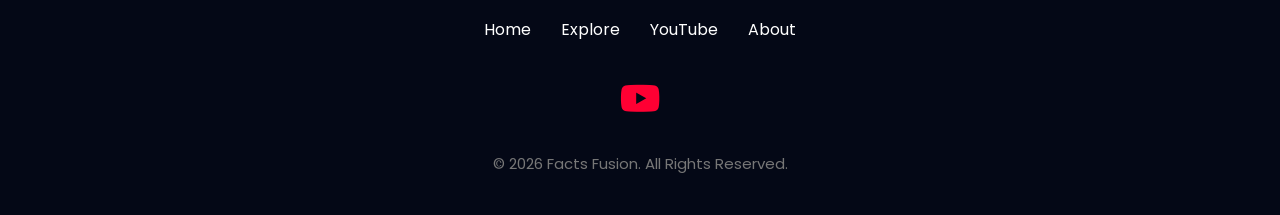
==== commit 43dfc8e0: "Update index.html" ====
--- a/index.html
+++ b/index.html
@@ -62,6 +62,27 @@
 
 <nav class="navbar">
 
+    <div class="logo">
+        FACTS <span>FUSION</span>
+    </div>
+
+    <div class="menu-toggle">
+        <i class="fa-solid fa-bars"></i>
+    </div>
+
+    <ul class="nav-links">
+
+        <li><a href="#">Home</a></li>
+
+        <li><a href="#explore">Explore</a></li>
+
+        <li><a href="#youtube">YouTube</a></li>
+
+        <li><a href="#about">About</a></li>
+
+    </ul>
+
+</nav>
 <div class="logo">
 
 FACTS <span>FUSION</span>
--- a/style.css
+++ b/style.css
@@ -1,7 +1,12 @@
-/* ==========================================
-   FACTS FUSION V3
-   Premium Futuristic Theme
-========================================== */
+/* ===================================================
+   FACTS FUSION V4
+   PART 1
+   Reset • Background • Navbar • Hero
+=================================================== */
+
+/* ==========================
+   RESET
+========================== */
 
 *{
     margin:0;
@@ -17,7 +22,7 @@
 
     font-family:'Poppins',sans-serif;
 
-    background:#050816;
+    background:#040816;
 
     color:#fff;
 
@@ -25,516 +30,466 @@
 
 }
 
-/* ===============================
-   Animated Background
-================================ */
+/* ==========================
+   SCROLLBAR
+========================== */
+
+::-webkit-scrollbar{
+    width:10px;
+}
+
+::-webkit-scrollbar-track{
+    background:#07101f;
+}
+
+::-webkit-scrollbar-thumb{
+    background:#00d4ff;
+    border-radius:20px;
+}
+
+/* ==========================
+   BACKGROUND
+========================== */
+
+body::before{
+
+    content:"";
+
+    position:fixed;
+
+    inset:0;
+
+    background:
+    radial-gradient(circle at top,#162d66 0%,#040816 60%);
+
+    z-index:-3;
+
+}
 
 .stars{
 
     position:fixed;
 
-    top:0;
+    inset:0;
+
+    z-index:-2;
+
+    background-image:
+
+    radial-gradient(circle at 20% 20%,rgba(255,255,255,.9) 1px,transparent 2px),
+    radial-gradient(circle at 70% 15%,rgba(255,255,255,.8) 1px,transparent 2px),
+    radial-gradient(circle at 45% 75%,rgba(255,255,255,.9) 1px,transparent 2px),
+    radial-gradient(circle at 85% 60%,rgba(255,255,255,.8) 1px,transparent 2px),
+    radial-gradient(circle at 12% 90%,rgba(255,255,255,.8) 1px,transparent 2px);
+
+    background-size:320px 320px;
+
+    animation:starsMove 120s linear infinite;
+
+}
+
+@keyframes starsMove{
+
+    from{
+
+        transform:translateY(0);
+
+    }
+
+    to{
+
+        transform:translateY(-320px);
+
+    }
+
+}
+
+/* ==========================
+   NAVBAR
+========================== */
+
+header{
+
+    position:fixed;
+
+    top:18px;
+
+    left:50%;
+
+    transform:translateX(-50%);
+
+    width:92%;
+
+    z-index:999;
+
+}
+
+.navbar{
+
+    display:flex;
+
+    justify-content:space-between;
+
+    align-items:center;
+
+    padding:18px 40px;
+
+    border-radius:20px;
+
+    background:rgba(8,12,30,.65);
+
+    backdrop-filter:blur(18px);
+
+    border:1px solid rgba(255,255,255,.08);
+
+    box-shadow:0 0 25px rgba(0,212,255,.08);
+
+}
+
+.logo{
+
+    font-size:32px;
+
+    font-weight:800;
+
+    letter-spacing:2px;
+
+}
+
+.logo span{
+
+    color:#FFD700;
+
+}
+
+.nav-links{
+
+    display:flex;
+
+    list-style:none;
+
+    gap:35px;
+
+}
+
+.nav-links a{
+
+    text-decoration:none;
+
+    color:white;
+
+    font-weight:500;
+
+    transition:.35s;
+
+    position:relative;
+
+}
+
+.nav-links a::after{
+
+    content:"";
+
+    position:absolute;
 
     left:0;
 
+    bottom:-8px;
+
+    width:0;
+
+    height:2px;
+
+    background:#00d4ff;
+
+    transition:.35s;
+
+}
+
+.nav-links a:hover{
+
+    color:#00d4ff;
+
+}
+
+.nav-links a:hover::after{
+
     width:100%;
 
-    height:100%;
-
-    z-index:-2;
-
-    background:
-    radial-gradient(circle at 20% 30%,rgba(255,255,255,.8) 1px,transparent 2px),
-    radial-gradient(circle at 70% 10%,rgba(255,255,255,.8) 1px,transparent 2px),
-    radial-gradient(circle at 40% 70%,rgba(255,255,255,.8) 1px,transparent 2px),
-    radial-gradient(circle at 85% 80%,rgba(255,255,255,.8) 1px,transparent 2px),
-    radial-gradient(circle at 10% 90%,rgba(255,255,255,.8) 1px,transparent 2px);
-
-    background-size:300px 300px;
-
-    animation:starsMove 90s linear infinite;
-
-}
-
-body::before{
-
-    content:"";
-
-    position:fixed;
-
-    inset:0;
-
-    z-index:-3;
-
-    background:
-    radial-gradient(circle at top,#13214d 0%,#050816 60%);
-
-}
-
-@keyframes starsMove{
-
-    from{
+}
+
+/* ==========================
+   HERO
+========================== */
+
+.hero{
+
+    min-height:100vh;
+
+    display:flex;
+
+    justify-content:space-between;
+
+    align-items:center;
+
+    gap:70px;
+
+    padding:140px 8% 80px;
+
+}
+
+.hero-text{
+
+    flex:1;
+
+}
+
+.hero h1{
+
+    font-size:78px;
+
+    line-height:1.05;
+
+    font-weight:800;
+
+    margin-bottom:30px;
+
+    background:linear-gradient(
+    90deg,
+    #FFD700,
+    #ffffff,
+    #00d4ff);
+
+    -webkit-background-clip:text;
+
+    -webkit-text-fill-color:transparent;
+
+}
+
+.hero p{
+
+    font-size:22px;
+
+    color:#d6d6d6;
+
+    line-height:1.9;
+
+    margin-bottom:45px;
+
+    max-width:620px;
+
+}
+
+.btn{
+
+    display:inline-block;
+
+    padding:18px 42px;
+
+    border-radius:60px;
+
+    text-decoration:none;
+
+    color:white;
+
+    background:#ff0055;
+
+    font-weight:600;
+
+    transition:.4s;
+
+}
+
+.btn:hover{
+
+    background:#FFD700;
+
+    color:black;
+
+    transform:translateY(-8px);
+
+    box-shadow:0 0 30px rgba(255,215,0,.6);
+
+}
+
+/* ==========================
+   HERO IMAGE
+========================== */
+
+.hero-image{
+
+    flex:1;
+
+    display:flex;
+
+    justify-content:center;
+
+}
+
+.hero-image img{
+
+    width:520px;
+
+    max-width:100%;
+
+    animation:planetFloat 7s ease-in-out infinite;
+
+    filter:
+    drop-shadow(0 0 35px #00d4ff)
+    drop-shadow(0 0 80px rgba(0,212,255,.4));
+
+}
+
+@keyframes planetFloat{
+
+    0%{
 
         transform:translateY(0);
 
     }
 
-    to{
-
-        transform:translateY(-300px);
+    50%{
+
+        transform:translateY(-18px);
 
     }
 
-}
-
-/* ===============================
-   Navbar
-================================ */
-
-/* ==========================
-   PREMIUM NAVBAR
-========================== */
-
-header{
-
-    position:fixed;
-
-    top:20px;
-
-    left:50%;
-
-    transform:translateX(-50%);
-
-    width:92%;
-
-    z-index:1000;
-
-}
-
-.navbar{
-
-    display:flex;
-
-    justify-content:space-between;
-
-    align-items:center;
-
-    padding:18px 40px;
-
-    border-radius:20px;
-
-    background:rgba(8,12,30,.55);
+    100%{
+
+        transform:translateY(0);
+
+    }
+
+}
+
+/* ==========================
+   SECTION TITLES
+========================== */
+
+section{
+
+    padding:110px 8%;
+
+}
+
+.section-title{
+
+    text-align:center;
+
+    font-size:52px;
+
+    color:#FFD700;
+
+    margin-bottom:18px;
+
+}
+
+.section-subtitle{
+
+    max-width:760px;
+
+    margin:auto;
+
+    text-align:center;
+
+    color:#d7d7d7;
+
+    font-size:20px;
+
+    line-height:1.8;
+
+    margin-bottom:70px;
+
+}
+/* ===================================================
+   FACTS FUSION V4
+   PART 2
+   Explore • YouTube • About
+=================================================== */
+
+/* ==========================
+   EXPLORE SECTION
+========================== */
+
+.explore{
+    text-align:center;
+}
+
+.planet-grid{
+
+    display:grid;
+
+    grid-template-columns:repeat(auto-fit,minmax(280px,1fr));
+
+    gap:35px;
+
+    margin-top:40px;
+
+}
+
+.planet-card{
+
+    background:rgba(255,255,255,.05);
+
+    border:1px solid rgba(255,255,255,.08);
 
     backdrop-filter:blur(18px);
 
-    border:1px solid rgba(255,255,255,.08);
+    border-radius:25px;
+
+    padding:35px;
+
+    transition:.4s;
+
+    cursor:pointer;
+
+}
+
+.planet-card:hover{
+
+    transform:translateY(-12px);
+
+    border-color:#00d4ff;
 
     box-shadow:
-    0 0 30px rgba(0,212,255,.08);
-
-}
-
-.logo{
-
-    font-size:32px;
-
-    font-weight:800;
-
-    letter-spacing:2px;
-
-    color:#ffffff;
-
-}
-
-.logo span{
-
-    color:#FFD700;
-
-}
-
-.nav-links{
-
-    display:flex;
-
-    list-style:none;
-
-    gap:35px;
-
-}
-
-.nav-links a{
-
-    text-decoration:none;
-
-    color:white;
-
-    font-weight:500;
-
-    font-size:17px;
-
-    transition:.35s;
-
-    position:relative;
-
-}
-
-.nav-links a::after{
-
-    content:"";
-
-    position:absolute;
-
-    left:0;
-
-    bottom:-8px;
-
-    width:0;
-
-    height:2px;
-
-    background:#00d4ff;
-
-    transition:.35s;
-
-}
-
-.nav-links a:hover{
-
-    color:#00d4ff;
-
-}
-
-.nav-links a:hover::after{
-
-    width:100%;
-
-}
-.navbar{
-
-    display:flex;
-
-    justify-content:space-between;
-
-    align-items:center;
-
-}
-
-.logo{
-
-    font-size:30px;
-
-    font-weight:800;
-
-    letter-spacing:2px;
-
-}
-
-.logo span{
-
-    color:#FFD700;
-
-}
-
-.nav-links{
-
-    display:flex;
-
-    list-style:none;
-
-    gap:40px;
-
-}
-
-.nav-links a{
-
-    text-decoration:none;
-
-    color:white;
-
-    transition:.35s;
-
-    font-weight:500;
-
-}
-
-.nav-links a:hover{
-
-    color:#00d4ff;
-
-}
-
-/* ===============================
-   Hero
-================================ */
-
-.hero{
-
-    min-height:100vh;
-
-    display:flex;
-
-    justify-content:center;
-
-    align-items:center;
-
-    text-align:center;
-
-    padding:0 8%;
-
-}
-
-.hero-content{
-
-    max-width:900px;
-
-}
-
-.hero h1{
-
-font-size:82px;
-
-font-weight:800;
-
-line-height:1.05;
-
-background:linear-gradient(
-90deg,
-#FFD700,
-#ffffff,
-#00d4ff);
-
--webkit-background-clip:text;
-
--webkit-text-fill-color:transparent;
-
-text-shadow:0 0 40px rgba(0,212,255,.2);
-
-margin-bottom:30px;
-
-}
-
-.hero p{
-
-    font-size:22px;
-
-    color:#d7d7d7;
-
-    line-height:1.8;
-
-    margin-bottom:45px;
-
-}
-
-.btn{
-
-    display:inline-block;
-
-    padding:18px 42px;
-
-    background:#ff004c;
-
-    color:white;
-
-    text-decoration:none;
-
-    border-radius:60px;
-
-    font-weight:600;
+    0 0 25px rgba(0,212,255,.35);
+
+}
+
+.planet-card img{
+
+    width:180px;
+
+    height:180px;
+
+    object-fit:contain;
+
+    display:block;
+
+    margin:0 auto 25px;
+
+    animation:planetCardFloat 6s ease-in-out infinite;
 
     transition:.4s;
 
 }
 
-.btn:hover{
-
-    transform:translateY(-8px);
-
-    background:#FFD700;
-
-    color:#000;
-
-    box-shadow:0 0 30px rgba(255,215,0,.7);
-
-}
-/* ==========================================
-   EXPLORE THE UNIVERSE
-========================================== */
-
-.universe{
-    padding:100px 8%;
-    text-align:center;
-}
-
-.section-title{
-    font-size:52px;
-    color:#FFD700;
-    margin-bottom:15px;
-}
-
-.section-subtitle{
-    max-width:700px;
-    margin:0 auto 60px;
-    color:#d7d7d7;
-    font-size:20px;
-    line-height:1.8;
-}
-
-.planet-grid{
-    display:grid;
-    grid-template-columns:repeat(auto-fit,minmax(280px,1fr));
-    gap:40px;
-}
-
-.planet-card{
-
-    background:rgba(255,255,255,.05);
-
-    border:1px solid rgba(255,255,255,.08);
-
-    border-radius:28px;
-
-    backdrop-filter:blur(20px);
-
-    padding:35px;
-
-    transition:.45s;
-
-    cursor:pointer;
-
-}
-
-.planet-card:hover{
-
-    transform:translateY(-15px);
-
-    border-color:#00d4ff;
-
-    box-shadow:
-    0 0 20px rgba(0,212,255,.4),
-    0 0 50px rgba(0,212,255,.2);
-
-}
-
-.planet-card img{
-
-    width:180px;
-
-    height:180px;
-
-    object-fit:contain;
-
-    margin-bottom:25px;
-
-    animation:floatPlanet 6s ease-in-out infinite;
-
-    transition:.45s;
-
-}
-
 .planet-card:hover img{
 
-    transform:scale(1.12) rotate(6deg);
+    transform:scale(1.1) rotate(6deg);
 
     filter:drop-shadow(0 0 25px #00d4ff);
 
 }
 
-.planet-card h3{
-
-    color:#FFD700;
-
-    font-size:28px;
-
-    margin-bottom:15px;
-
-}
-
-.planet-card p{
-
-    color:#d7d7d7;
-
-    line-height:1.8;
-
-    font-size:17px;
-
-}
-
-@keyframes floatPlanet{
-
-    0%{
-        transform:translateY(0px);
-    }
-
-    50%{
-        transform:translateY(-12px);
-    }
-
-    100%{
-        transform:translateY(0px);
-    }
-
-}
-/* HERO */
-
-.hero{
-
-    min-height:100vh;
-
-    display:flex;
-
-    justify-content:space-between;
-
-    align-items:center;
-
-    padding:120px 8%;
-
-    gap:60px;
-
-}
-
-.hero-text{
-
-    flex:1;
-
-}
-
-.hero-image{
-
-    flex:1;
-
-    display:flex;
-
-    justify-content:center;
-
-}
-
-.hero-image img{
-
-    width:520px;
-
-    max-width:100%;
-
-    animation:planetFloat 6s ease-in-out infinite;
-
-    filter:
-    drop-shadow(0 0 40px #00d4ff)
-    drop-shadow(0 0 80px rgba(0,212,255,.6));
-
-}
-    animation:planetFloat 6s ease-in-out infinite;
-
-    filter:drop-shadow(0 0 60px #00d4ff);
-
-}
-
-@keyframes planetFloat{
+@keyframes planetCardFloat{
 
     0%{
         transform:translateY(0);
     }
 
     50%{
-        transform:translateY(-20px);
+        transform:translateY(-10px);
     }
 
     100%{
@@ -543,170 +498,547 @@
 
 }
 
+.planet-card h3{
+
+    font-size:28px;
+
+    color:#FFD700;
+
+    margin-bottom:15px;
+
+}
+
+.planet-card p{
+
+    color:#d6d6d6;
+
+    line-height:1.8;
+
+    font-size:17px;
+
+}
+
+/* ==========================
+   YOUTUBE SECTION
+========================== */
+
+.youtube{
+
+    text-align:center;
+
+}
+
+.youtube-card{
+
+    max-width:750px;
+
+    margin:auto;
+
+    background:rgba(255,255,255,.05);
+
+    border:1px solid rgba(255,255,255,.08);
+
+    border-radius:30px;
+
+    backdrop-filter:blur(20px);
+
+    padding:60px 40px;
+
+    transition:.4s;
+
+}
+
+.youtube-card:hover{
+
+    transform:translateY(-10px);
+
+    border-color:#ff0033;
+
+    box-shadow:
+    0 0 35px rgba(255,0,60,.35);
+
+}
+
+.youtube-card i{
+
+    font-size:90px;
+
+    color:#ff0033;
+
+    margin-bottom:25px;
+
+}
+
+.youtube-card h3{
+
+    font-size:38px;
+
+    color:#FFD700;
+
+    margin-bottom:20px;
+
+}
+
+.youtube-card p{
+
+    color:#ddd;
+
+    font-size:19px;
+
+    line-height:1.8;
+
+    margin-bottom:40px;
+
+}
+
+/* ==========================
+   ABOUT SECTION
+========================== */
+
+.about{
+
+    text-align:center;
+
+}
+
+.about-box{
+
+    max-width:900px;
+
+    margin:auto;
+
+    background:rgba(255,255,255,.05);
+
+    border:1px solid rgba(255,255,255,.08);
+
+    backdrop-filter:blur(18px);
+
+    border-radius:30px;
+
+    padding:60px;
+
+}
+
+.about-box p{
+
+    font-size:20px;
+
+    line-height:2;
+
+    color:#d8d8d8;
+
+    margin-bottom:25px;
+
+}
+
+.about-box p:last-child{
+
+    margin-bottom:0;
+
+}
+/* ===================================================
+   FACTS FUSION V4
+   PART 3
+   Journey • Footer • Responsive
+=================================================== */
+
+/* ==========================
+   JOURNEY
+========================== */
+
+.journey{
+
+    text-align:center;
+
+}
+
+.journey h2{
+
+    font-size:54px;
+
+    color:#FFD700;
+
+    margin-bottom:25px;
+
+}
+
+.journey>p{
+
+    max-width:800px;
+
+    margin:auto;
+
+    font-size:20px;
+
+    color:#ddd;
+
+    line-height:1.8;
+
+    margin-bottom:70px;
+
+}
+
+.journey-grid{
+
+    display:grid;
+
+    grid-template-columns:repeat(auto-fit,minmax(260px,1fr));
+
+    gap:35px;
+
+    margin-bottom:60px;
+
+}
+
+.journey-item{
+
+    background:rgba(255,255,255,.05);
+
+    border:1px solid rgba(255,255,255,.08);
+
+    border-radius:25px;
+
+    backdrop-filter:blur(20px);
+
+    padding:40px 30px;
+
+    transition:.4s;
+
+}
+
+.journey-item:hover{
+
+    transform:translateY(-10px);
+
+    border-color:#FFD700;
+
+    box-shadow:0 0 30px rgba(255,215,0,.25);
+
+}
+
+.icon{
+
+    font-size:55px;
+
+    margin-bottom:20px;
+
+}
+
+.journey-item h3{
+
+    font-size:28px;
+
+    color:#FFD700;
+
+    margin-bottom:15px;
+
+}
+
+.journey-item p{
+
+    color:#d8d8d8;
+
+    line-height:1.7;
+
+}
+
+/* ==========================
+   FOOTER
+========================== */
+
+.footer{
+
+    border-top:1px solid rgba(255,255,255,.08);
+
+    padding:80px 8% 40px;
+
+    text-align:center;
+
+}
+
+.footer-logo{
+
+    font-size:42px;
+
+    font-weight:800;
+
+    letter-spacing:2px;
+
+    margin-bottom:15px;
+
+}
+
+.footer-logo span{
+
+    color:#FFD700;
+
+}
+
+.footer-tagline{
+
+    color:#aaa;
+
+    margin-bottom:30px;
+
+}
+
+.footer-links{
+
+    display:flex;
+
+    justify-content:center;
+
+    gap:30px;
+
+    flex-wrap:wrap;
+
+    margin-bottom:30px;
+
+}
+
+.footer-links a{
+
+    color:white;
+
+    text-decoration:none;
+
+    transition:.3s;
+
+}
+
+.footer-links a:hover{
+
+    color:#00d4ff;
+
+}
+
+.footer-social{
+
+    margin-bottom:25px;
+
+}
+
+.footer-social a{
+
+    color:#ff0033;
+
+    font-size:36px;
+
+    transition:.3s;
+
+}
+
+.footer-social a:hover{
+
+    transform:scale(1.2);
+
+    color:#FFD700;
+
+}
+
+.copyright{
+
+    color:#777;
+
+    font-size:15px;
+
+}
+
+/* ==========================
+   MOBILE
+========================== */
+
 @media(max-width:900px){
 
+.navbar{
+
+    padding:16px 25px;
+
+    flex-direction:column;
+
+    gap:18px;
+
+}
+
+.nav-links{
+
+    gap:20px;
+
+    flex-wrap:wrap;
+
+    justify-content:center;
+
+}
+
 .hero{
 
-flex-direction:column;
-
-text-align:center;
+    flex-direction:column;
+
+    text-align:center;
+
+    padding-top:170px;
+
+}
+
+.hero h1{
+
+    font-size:48px;
+
+}
+
+.hero p{
+
+    margin:auto auto 35px;
+
+    font-size:18px;
 
 }
 
 .hero-image img{
 
-width:300px;
-
-margin-top:40px;
-
-}
-
-.hero h1{
-
-font-size:48px;
-
-}
-
-}
-/* ===========================
-   MOBILE RESPONSIVE
-=========================== */
+    width:300px;
+
+}
+
+.section-title{
+
+    font-size:40px;
+
+}
+
+.section-subtitle{
+
+    font-size:18px;
+
+}
+
+.about-box{
+
+    padding:35px;
+
+}
+
+.about-box p{
+
+    font-size:18px;
+
+}
+
+.journey h2{
+
+    font-size:40px;
+
+}
+
+.journey>p{
+
+    font-size:18px;
+
+}
+
+}
+
+/* ==========================
+   MOBILE
+========================== */
 
 @media (max-width:768px){
 
 header{
+    top:0;
+    width:100%;
+    left:0;
+    transform:none;
+    padding:0;
+}
+
+.navbar{
+    border-radius:0;
     padding:15px 20px;
-}
-
-nav{
     flex-direction:column;
     gap:15px;
 }
 
-.logo-text{
+.logo{
+    font-size:28px;
+}
+
+.nav-links{
+    justify-content:center;
+    flex-wrap:wrap;
+    gap:18px;
+}
+
+.hero{
+    flex-direction:column-reverse;
+    text-align:center;
+
+    /* THIS FIXES THE PROBLEM */
+    padding:230px 20px 80px;
+
+    min-height:auto;
+}
+
+.hero-text{
+    width:100%;
+}
+
+.hero h1{
+    font-size:40px;
+    line-height:1.15;
+}
+
+.hero p{
+    font-size:17px;
+    margin:25px auto 35px;
+}
+
+.hero-image img{
+    width:240px;
+}
+
+.section-title{
     font-size:34px;
-    text-align:center;
-}
-
-nav ul{
-    display:flex;
-    gap:20px;
-    flex-wrap:wrap;
-    justify-content:center;
-}
-
-nav a{
-    font-size:18px;
-}
-
-.hero{
-    padding-top:180px;
-    min-height:100vh;
-}
-
-.hero h1{
-    font-size:56px;
-    line-height:1.05;
-}
-
-.hero p{
-    font-size:18px;
-    line-height:1.8;
-    padding:0 15px;
-}
-
-.hero-image img{
-    width:280px;
-}
-
-.planets-grid{
+}
+
+.section-subtitle{
+    font-size:17px;
+}
+
+.planet-grid{
     grid-template-columns:1fr;
 }
 
-.planet-card{
-    width:100%;
-}
-
-.section-title{
-    font-size:42px;
-}
-
-.about-text{
-    font-size:18px;
-}
-
-.youtube-box{
-    padding:35px 25px;
-}
-
-footer{
-    font-size:15px;
-}
-
-}
-/* ===========================
-   JOURNEY SECTION
-=========================== */
-
-.journey{
-    padding:120px 8%;
-    text-align:center;
-}
-
-.journey h2{
-    font-size:60px;
-    color:#FFD700;
-    margin-bottom:25px;
-}
-
-.journey p{
-    max-width:850px;
-    margin:auto;
-    color:#ddd;
-    font-size:22px;
-    line-height:1.8;
-    margin-bottom:70px;
-}
-
-.journey-cards{
-    display:grid;
-    grid-template-columns:repeat(auto-fit,minmax(280px,1fr));
-    gap:35px;
-    margin-bottom:70px;
-}
-
-.journey-card{
-    background:rgba(255,255,255,.05);
-    border:1px solid rgba(255,255,255,.08);
-    backdrop-filter:blur(15px);
-    padding:45px 30px;
-    border-radius:25px;
-    transition:.4s;
-}
-
-.journey-card:hover{
-    transform:translateY(-12px);
-    border-color:#00d4ff;
-    box-shadow:0 0 35px rgba(0,212,255,.35);
-}
-
-.icon{
-    font-size:55px;
-    margin-bottom:20px;
-}
-
-.journey-card h3{
-    color:#FFD700;
-    font-size:30px;
-    margin-bottom:15px;
-}
-
-.journey-card p{
-    font-size:18px;
-    color:#ddd;
-    margin:0;
-}
-
-.journey .btn{
-    margin-top:20px;
-}
+.about-box,
+.youtube-card{
+    padding:30px 20px;
+}
+
+.footer-links{
+    flex-direction:column;
+    gap:15px;
+}
+
+}
+
+/* ==========================
+   SCROLL REVEAL
+========================== */
+
+.reveal{
+
+    opacity:0;
+
+    transform:translateY(60px);
+
+    transition:all .8s ease;
+
+}
+
+.reveal.active{
+
+    opacity:1;
+
+    transform:translateY(0);
+
+}
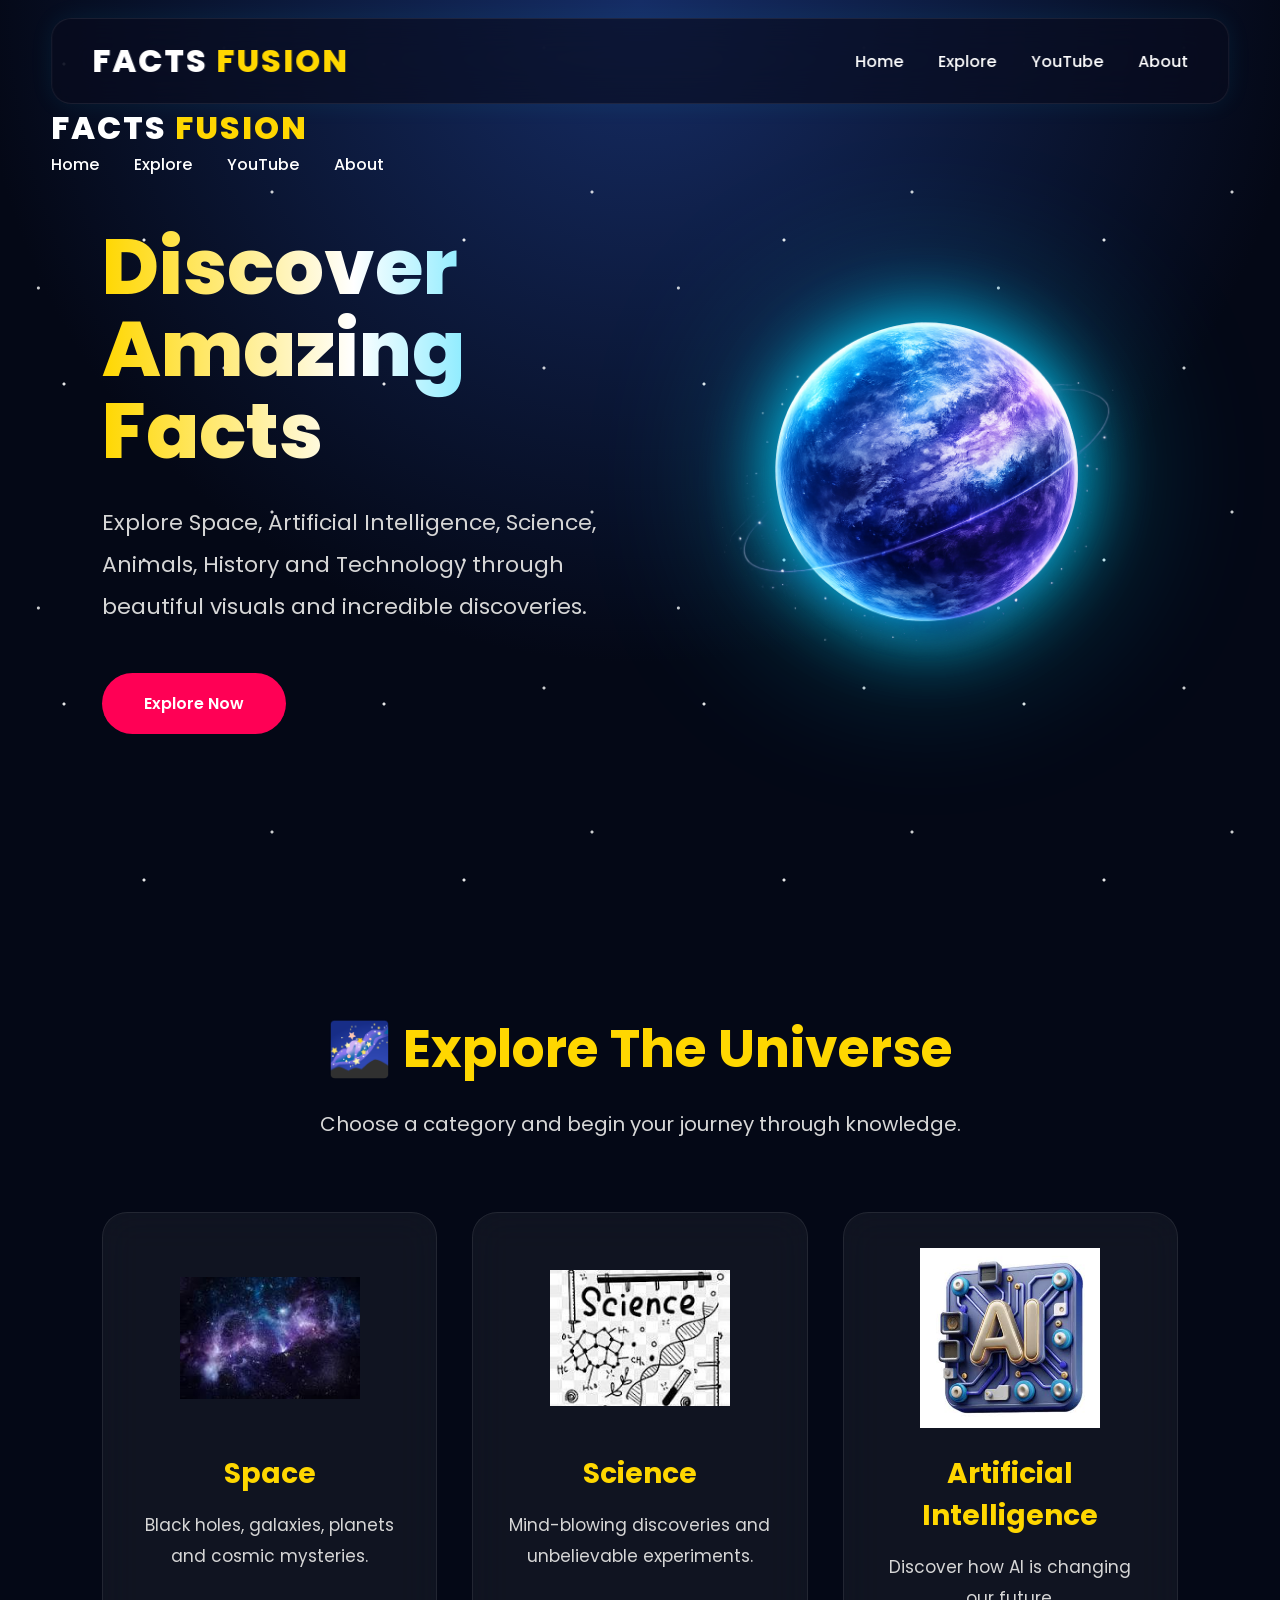
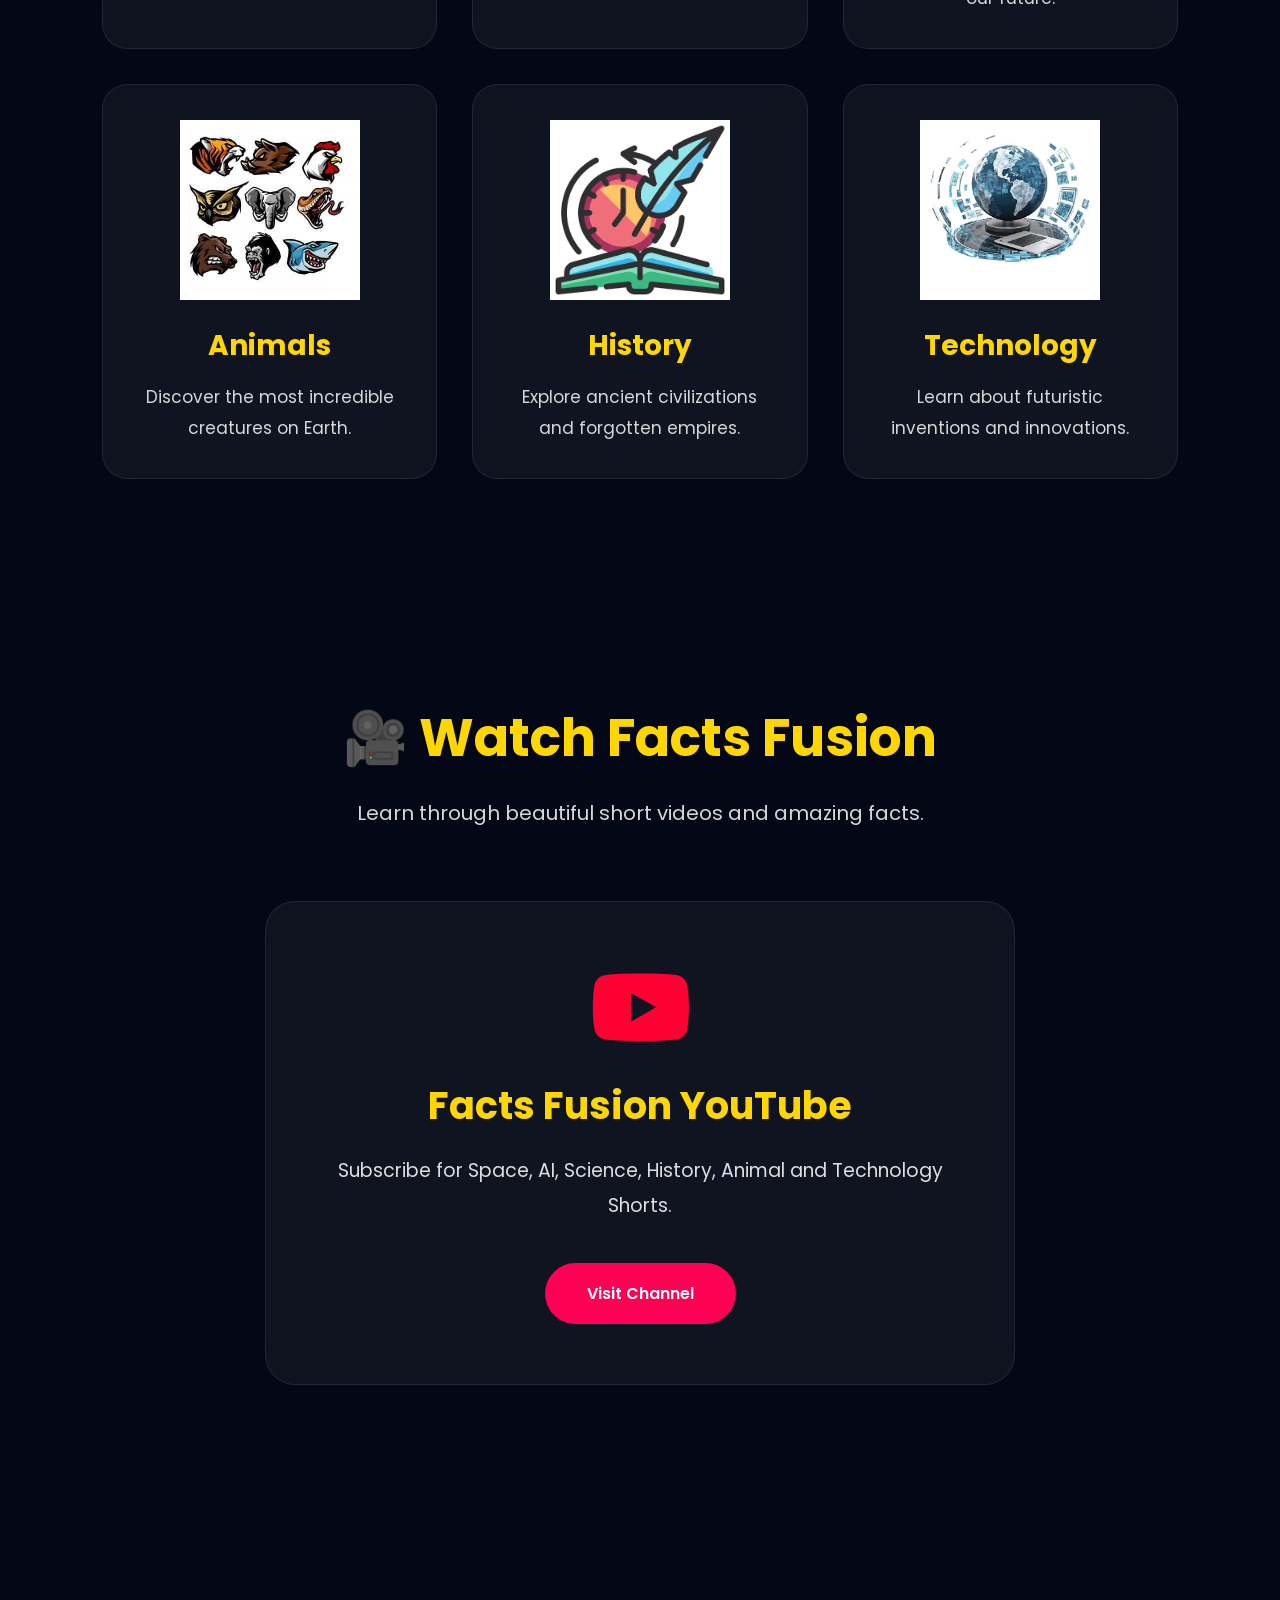
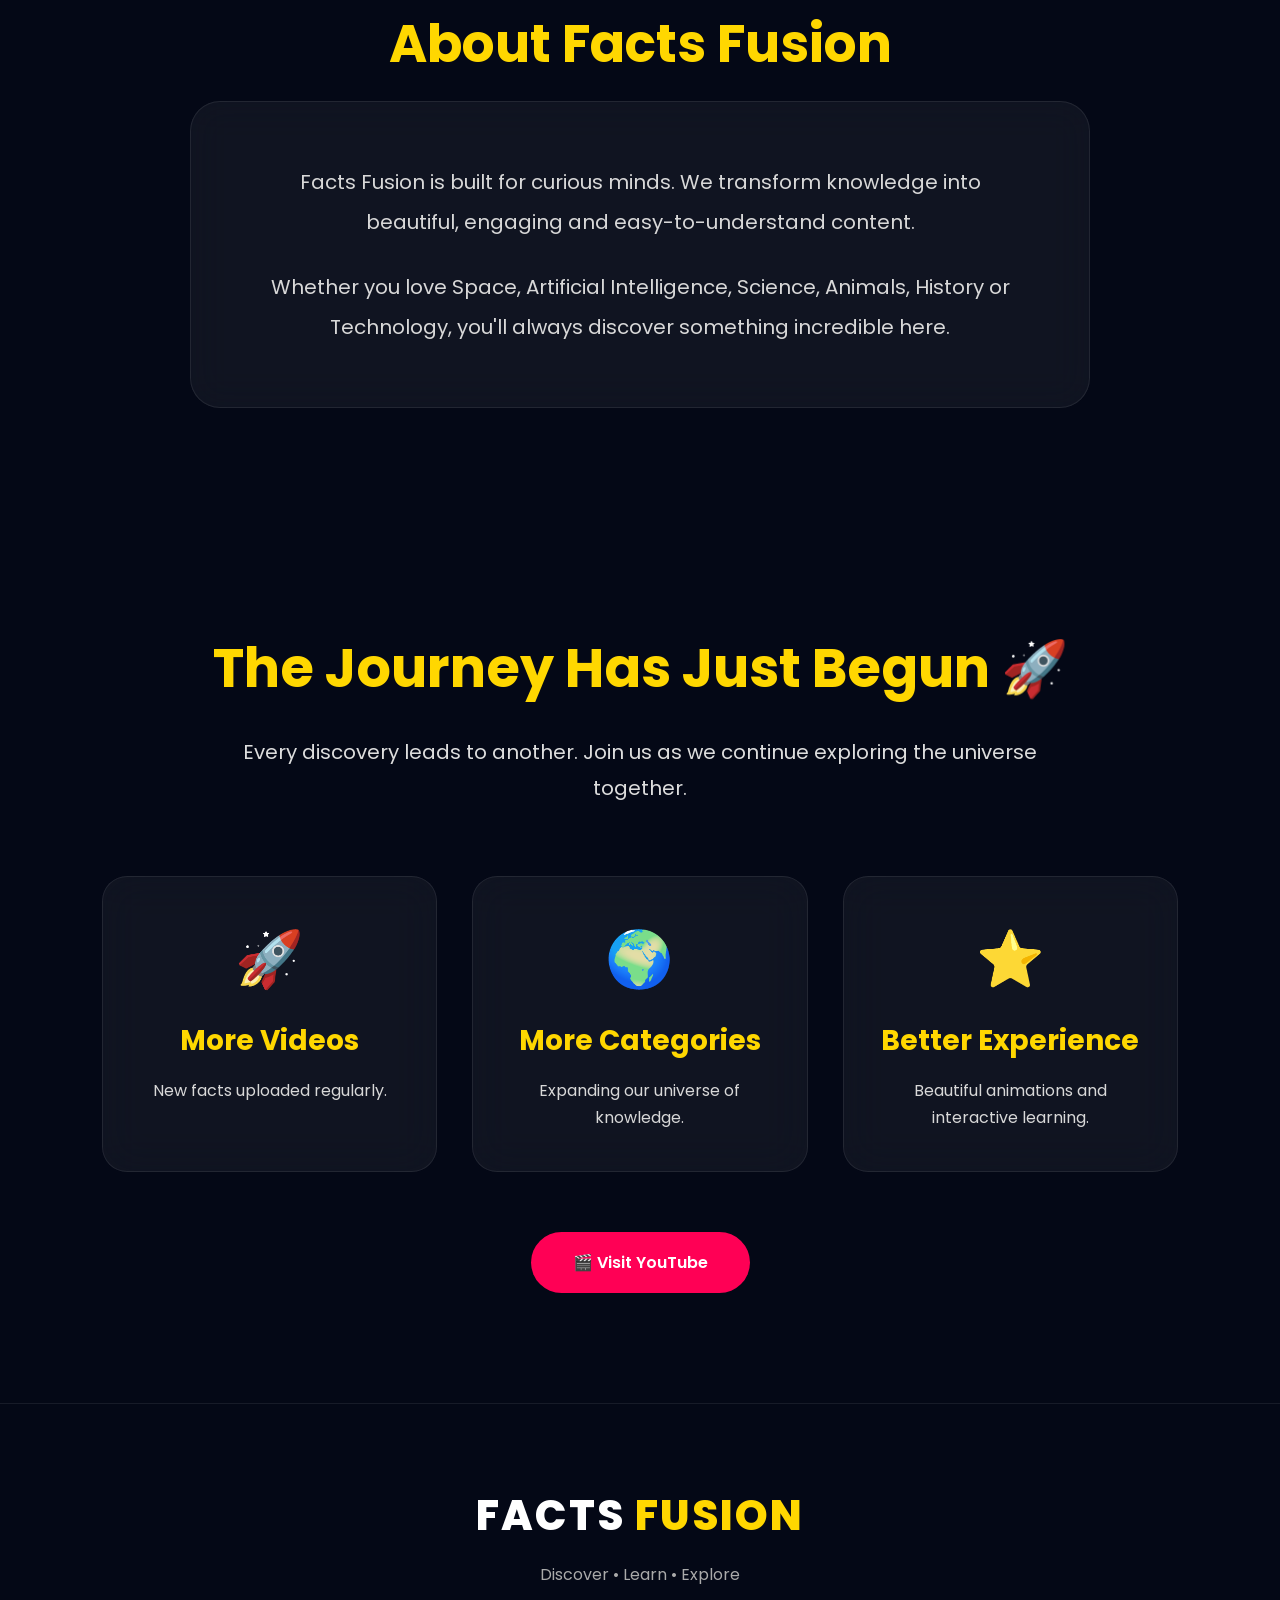
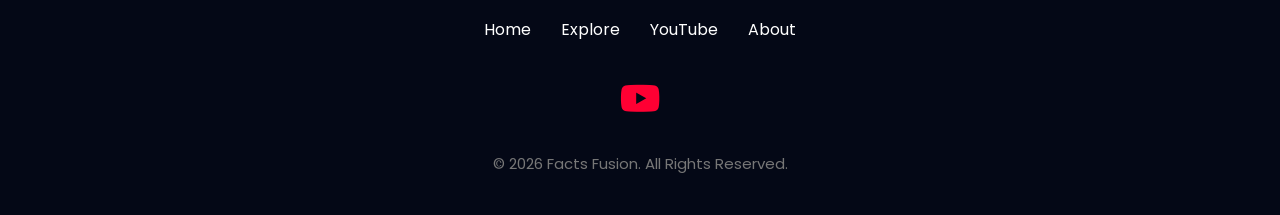
==== commit 7a8097a8: "Update index.html" ====
--- a/index.html
+++ b/index.html
@@ -113,13 +113,7 @@
 
 <div class="hero-text">
 
-<h1>
-
-Discover Amazing Facts
-About Our Universe
-
-</h1>
-
+<h1>Discover Amazing Facts</h1>
 <p>
 
 Explore Space, Artificial Intelligence,
--- a/style.css
+++ b/style.css
@@ -1042,3 +1042,82 @@
     transform:translateY(0);
 
 }
+/* ==========================
+   HAMBURGER MENU
+========================== */
+
+.menu-toggle{
+    display:none;
+    font-size:28px;
+    color:#fff;
+    cursor:pointer;
+}
+
+/* Mobile */
+
+@media (max-width:768px){
+
+.navbar{
+    flex-direction:row;
+    justify-content:space-between;
+    align-items:center;
+    padding:18px 20px;
+}
+
+.menu-toggle{
+    display:block;
+}
+
+.nav-links{
+
+    position:absolute;
+
+    top:80px;
+
+    left:0;
+
+    width:100%;
+
+    background:rgba(8,12,30,.98);
+
+    backdrop-filter:blur(20px);
+
+    display:none;
+
+    flex-direction:column;
+
+    text-align:center;
+
+    padding:25px 0;
+
+    gap:25px;
+
+    border-radius:0 0 20px 20px;
+
+}
+
+.nav-links.active{
+
+    display:flex;
+
+}
+
+.hero{
+
+    padding-top:140px;
+
+}
+
+.hero h1{
+
+    font-size:38px;
+
+}
+
+.hero-image img{
+
+    width:240px;
+
+}
+
+}
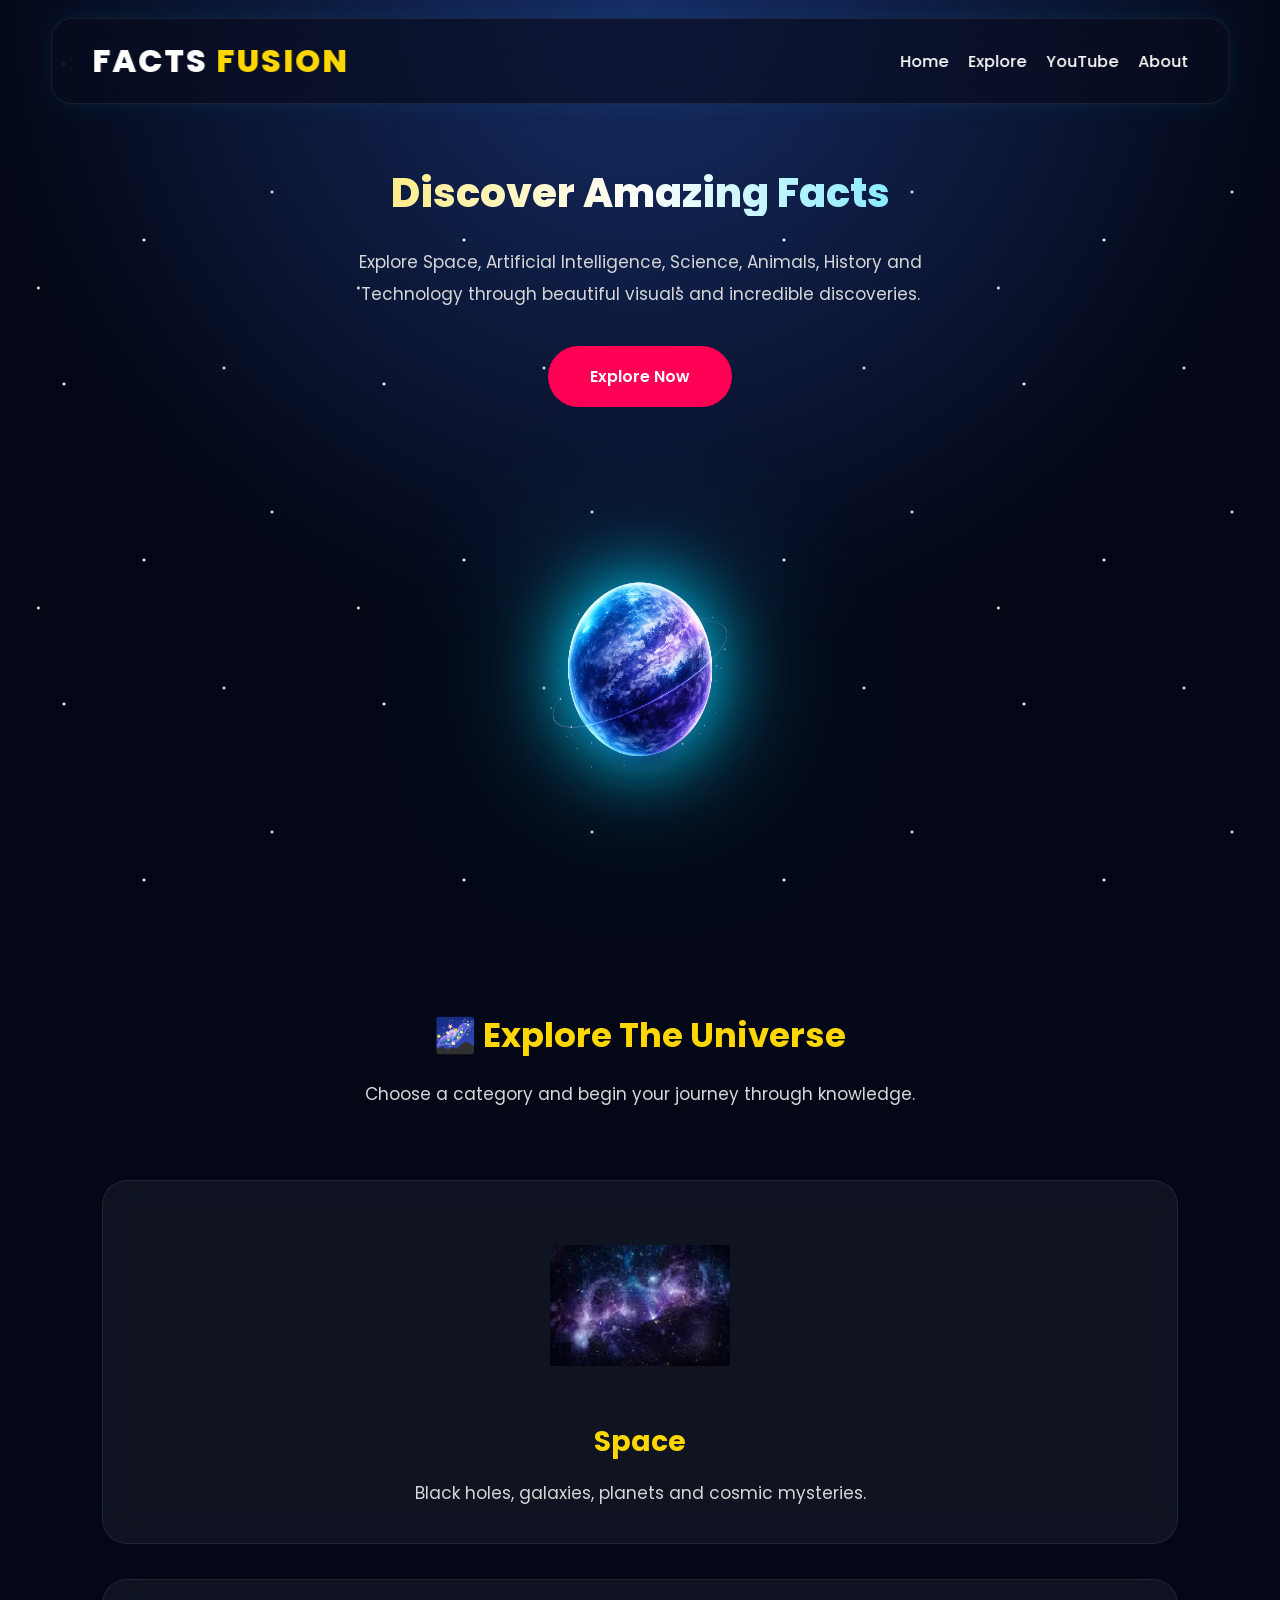
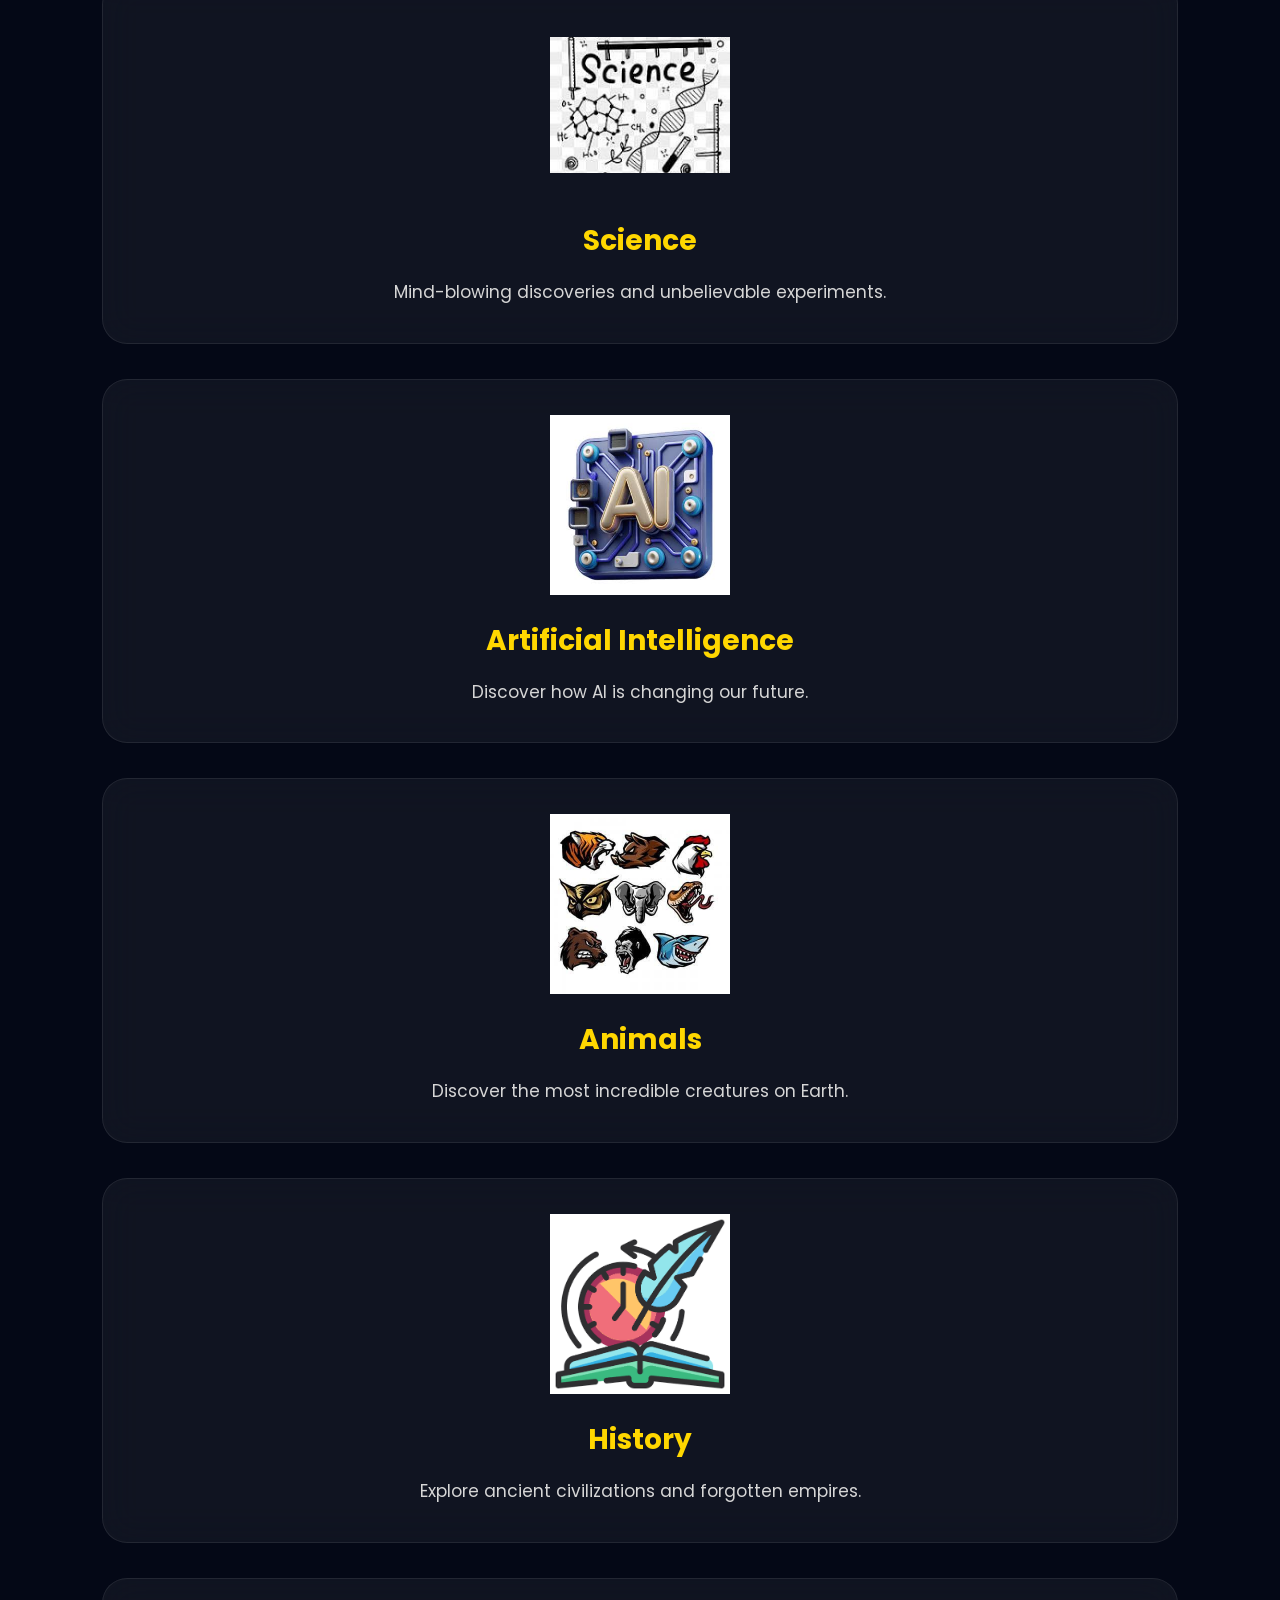
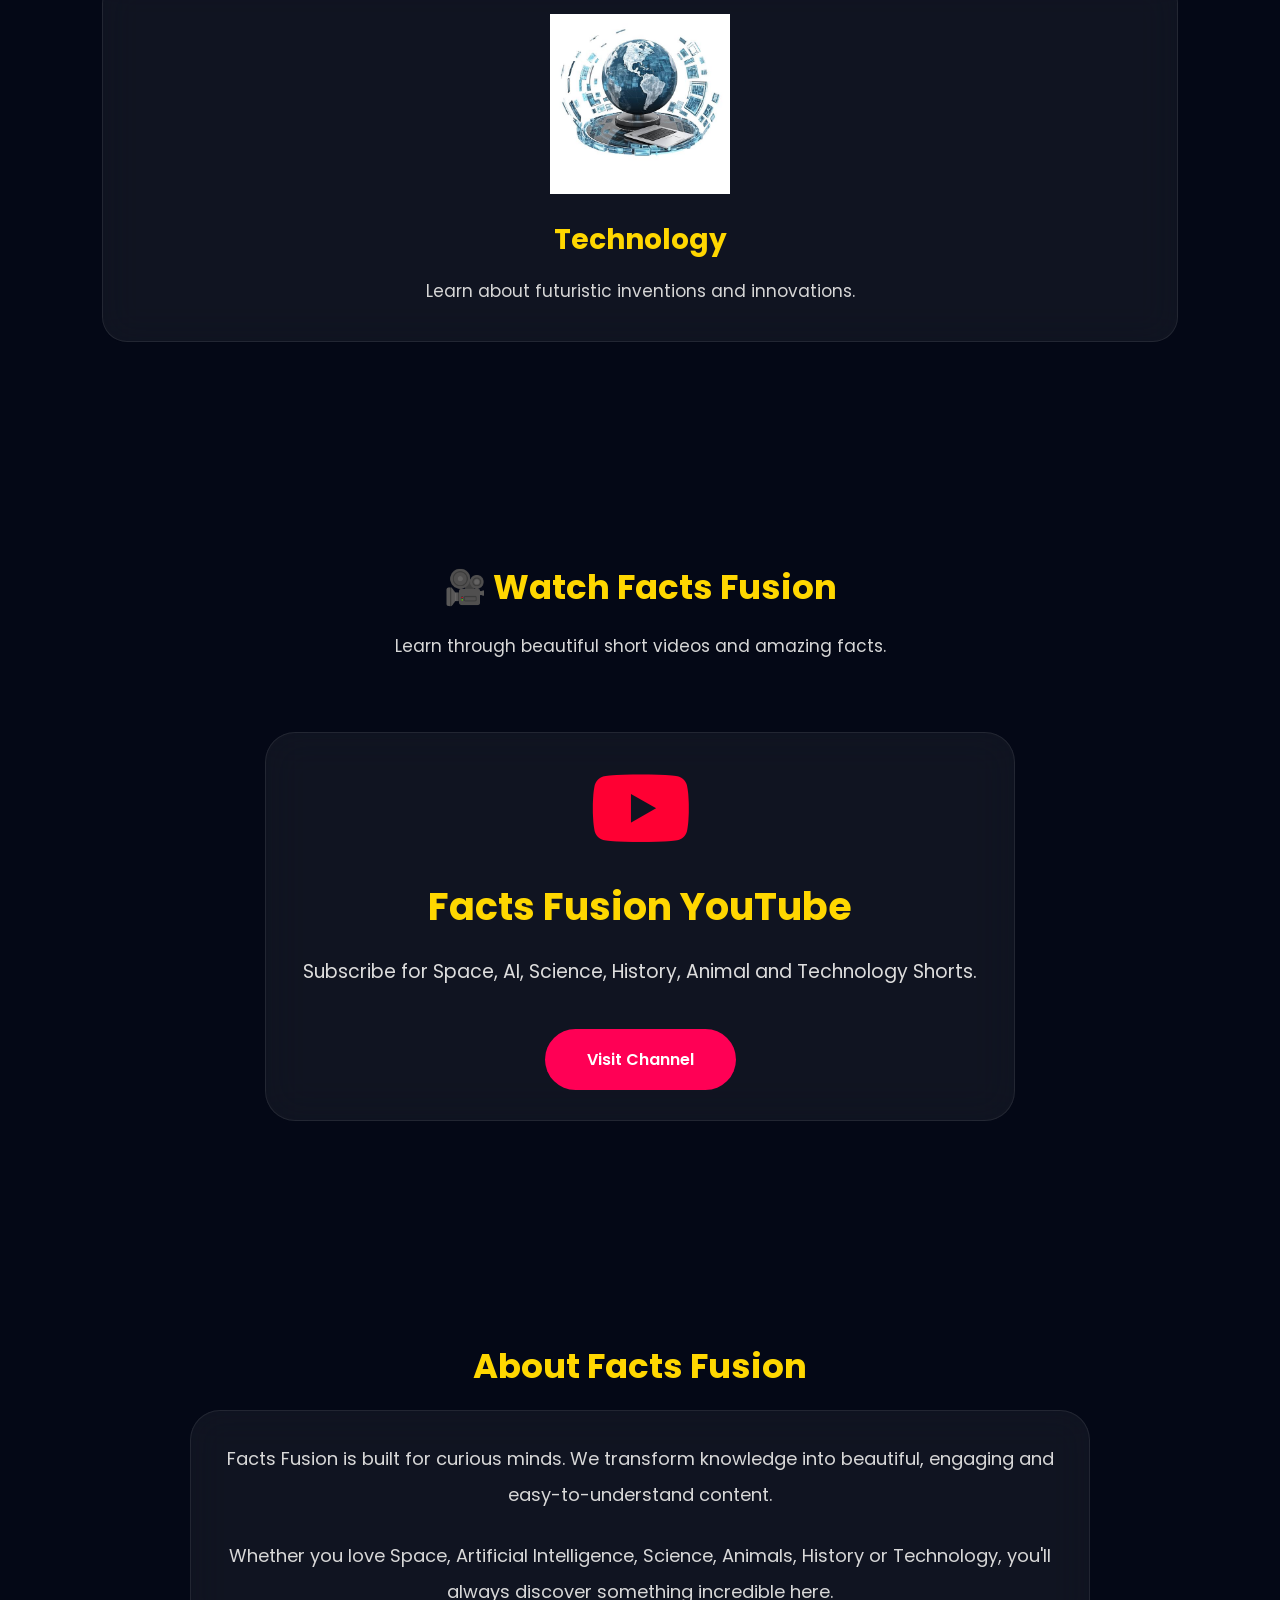
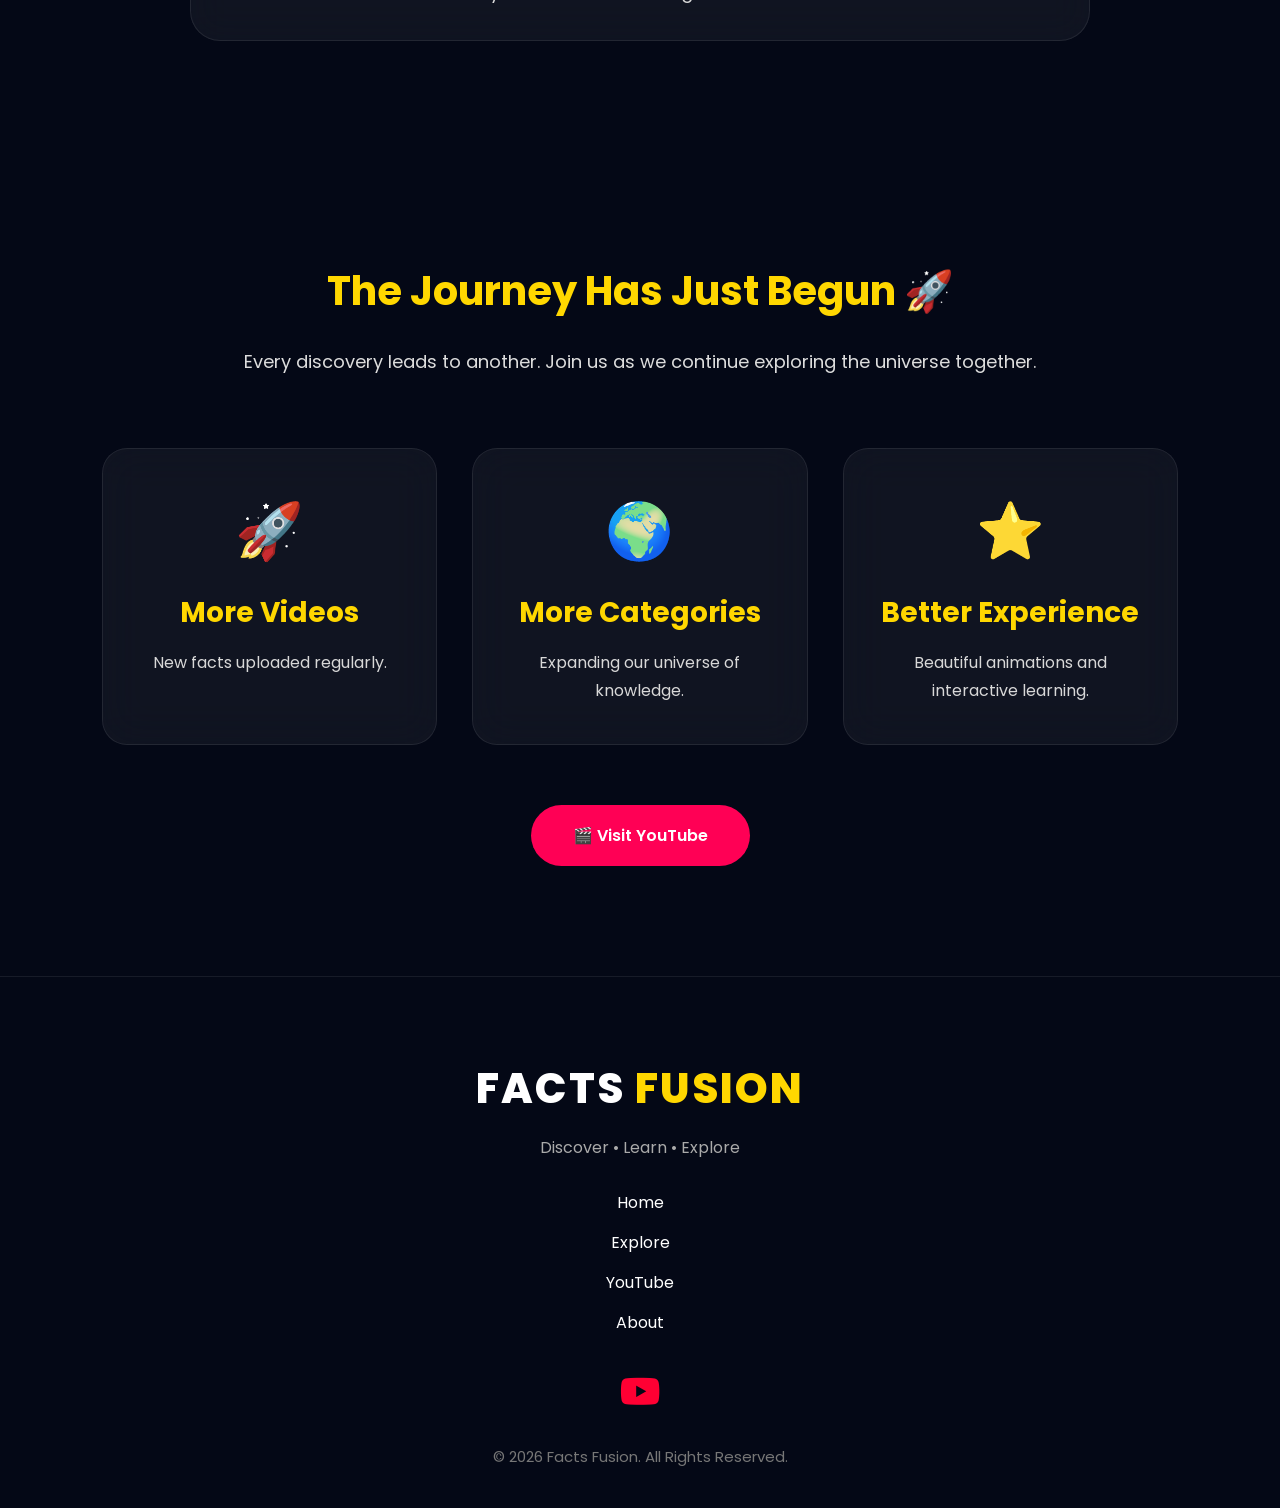
==== commit e079d77e: "Update index.html" ====
--- a/index.html
+++ b/index.html
@@ -62,27 +62,7 @@
 
 <nav class="navbar">
 
-    <div class="logo">
-        FACTS <span>FUSION</span>
-    </div>
-
-    <div class="menu-toggle">
-        <i class="fa-solid fa-bars"></i>
-    </div>
-
-    <ul class="nav-links">
-
-        <li><a href="#">Home</a></li>
-
-        <li><a href="#explore">Explore</a></li>
-
-        <li><a href="#youtube">YouTube</a></li>
-
-        <li><a href="#about">About</a></li>
-
-    </ul>
-
-</nav>
+
 <div class="logo">
 
 FACTS <span>FUSION</span>
--- a/style.css
+++ b/style.css
@@ -848,32 +848,21 @@
    MOBILE
 ========================== */
 
-@media(max-width:900px){
-
-.navbar{
-
-    padding:16px 25px;
+
+.nav-links{
+
+    gap:20px;
+
+    flex-wrap:wrap;
+
+    justify-content:center;
+
+}
+
+.hero{
 
     flex-direction:column;
 
-    gap:18px;
-
-}
-
-.nav-links{
-
-    gap:20px;
-
-    flex-wrap:wrap;
-
-    justify-content:center;
-
-}
-
-.hero{
-
-    flex-direction:column;
-
     text-align:center;
 
     padding-top:170px;
@@ -942,32 +931,7 @@
    MOBILE
 ========================== */
 
-@media (max-width:768px){
-
-header{
-    top:0;
-    width:100%;
-    left:0;
-    transform:none;
-    padding:0;
-}
-
-.navbar{
-    border-radius:0;
-    padding:15px 20px;
-    flex-direction:column;
-    gap:15px;
-}
-
-.logo{
-    font-size:28px;
-}
-
-.nav-links{
-    justify-content:center;
-    flex-wrap:wrap;
-    gap:18px;
-}
+
 
 .hero{
     flex-direction:column-reverse;
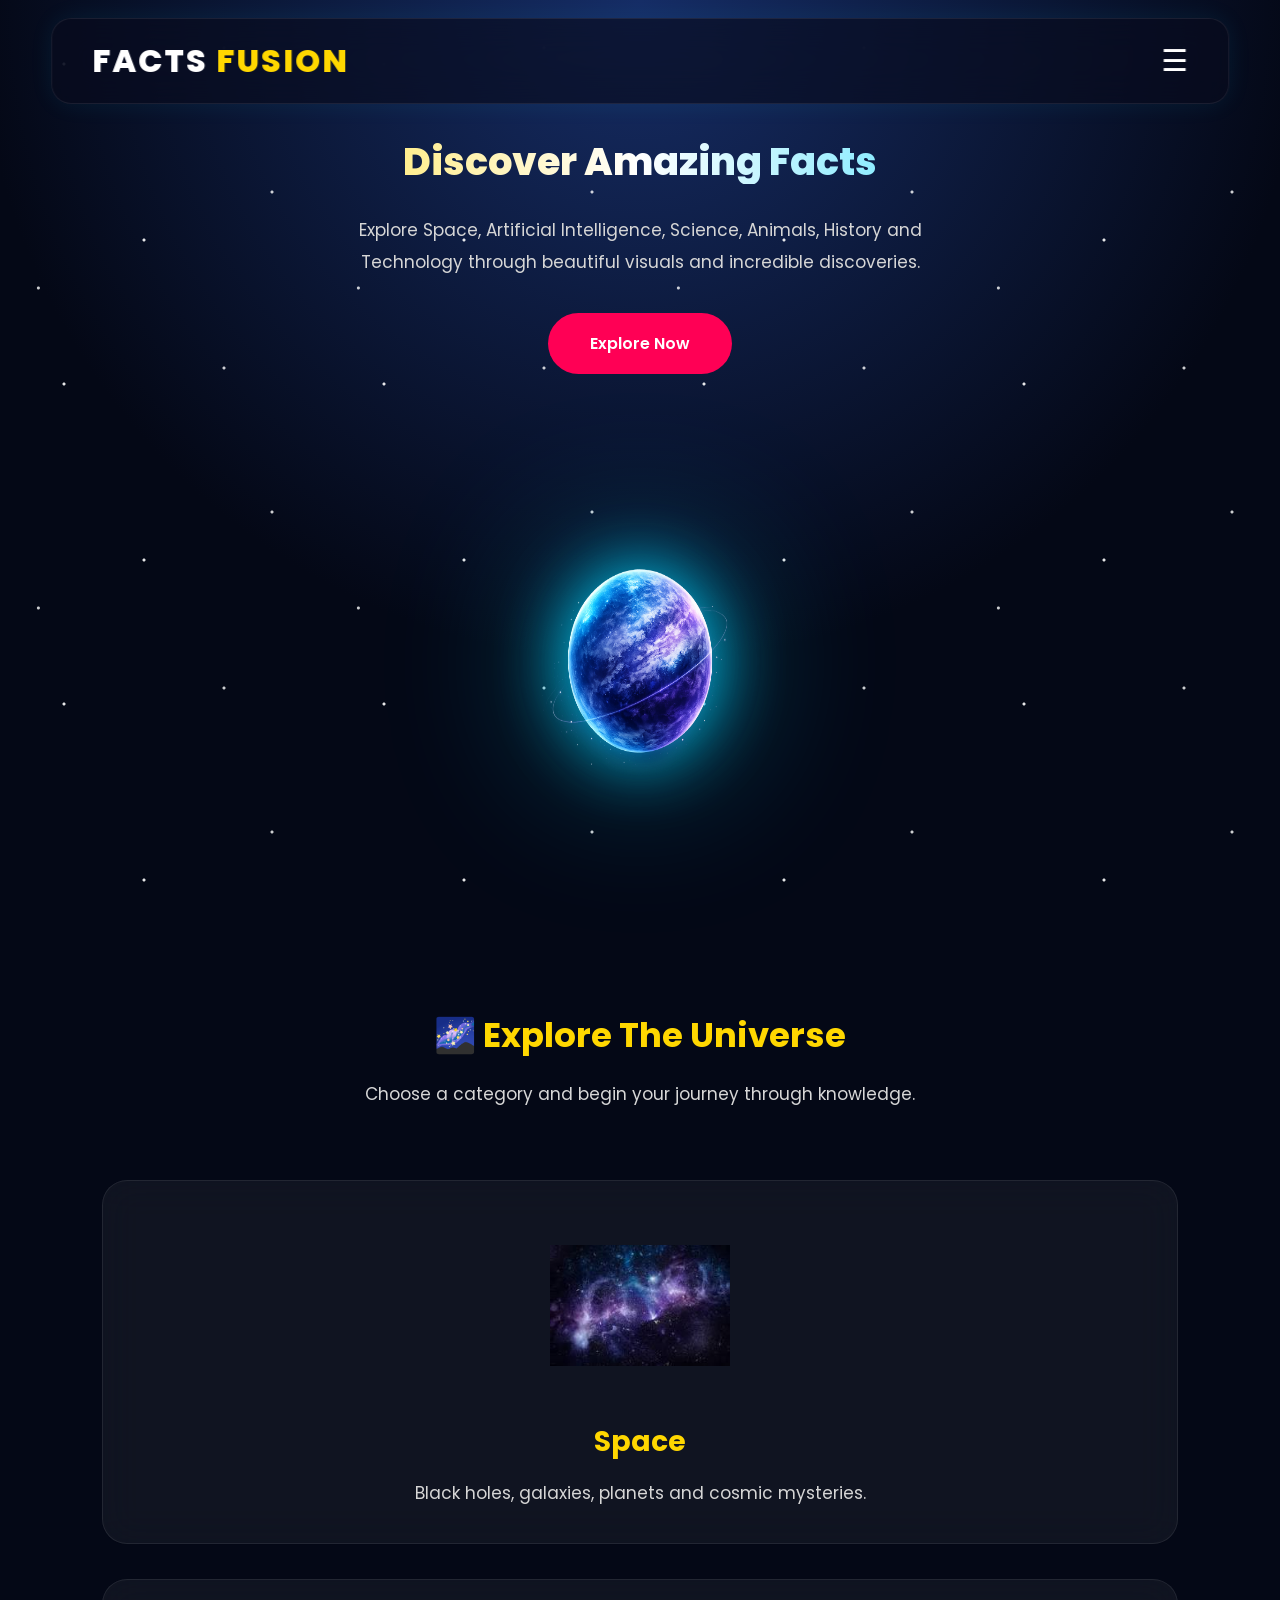
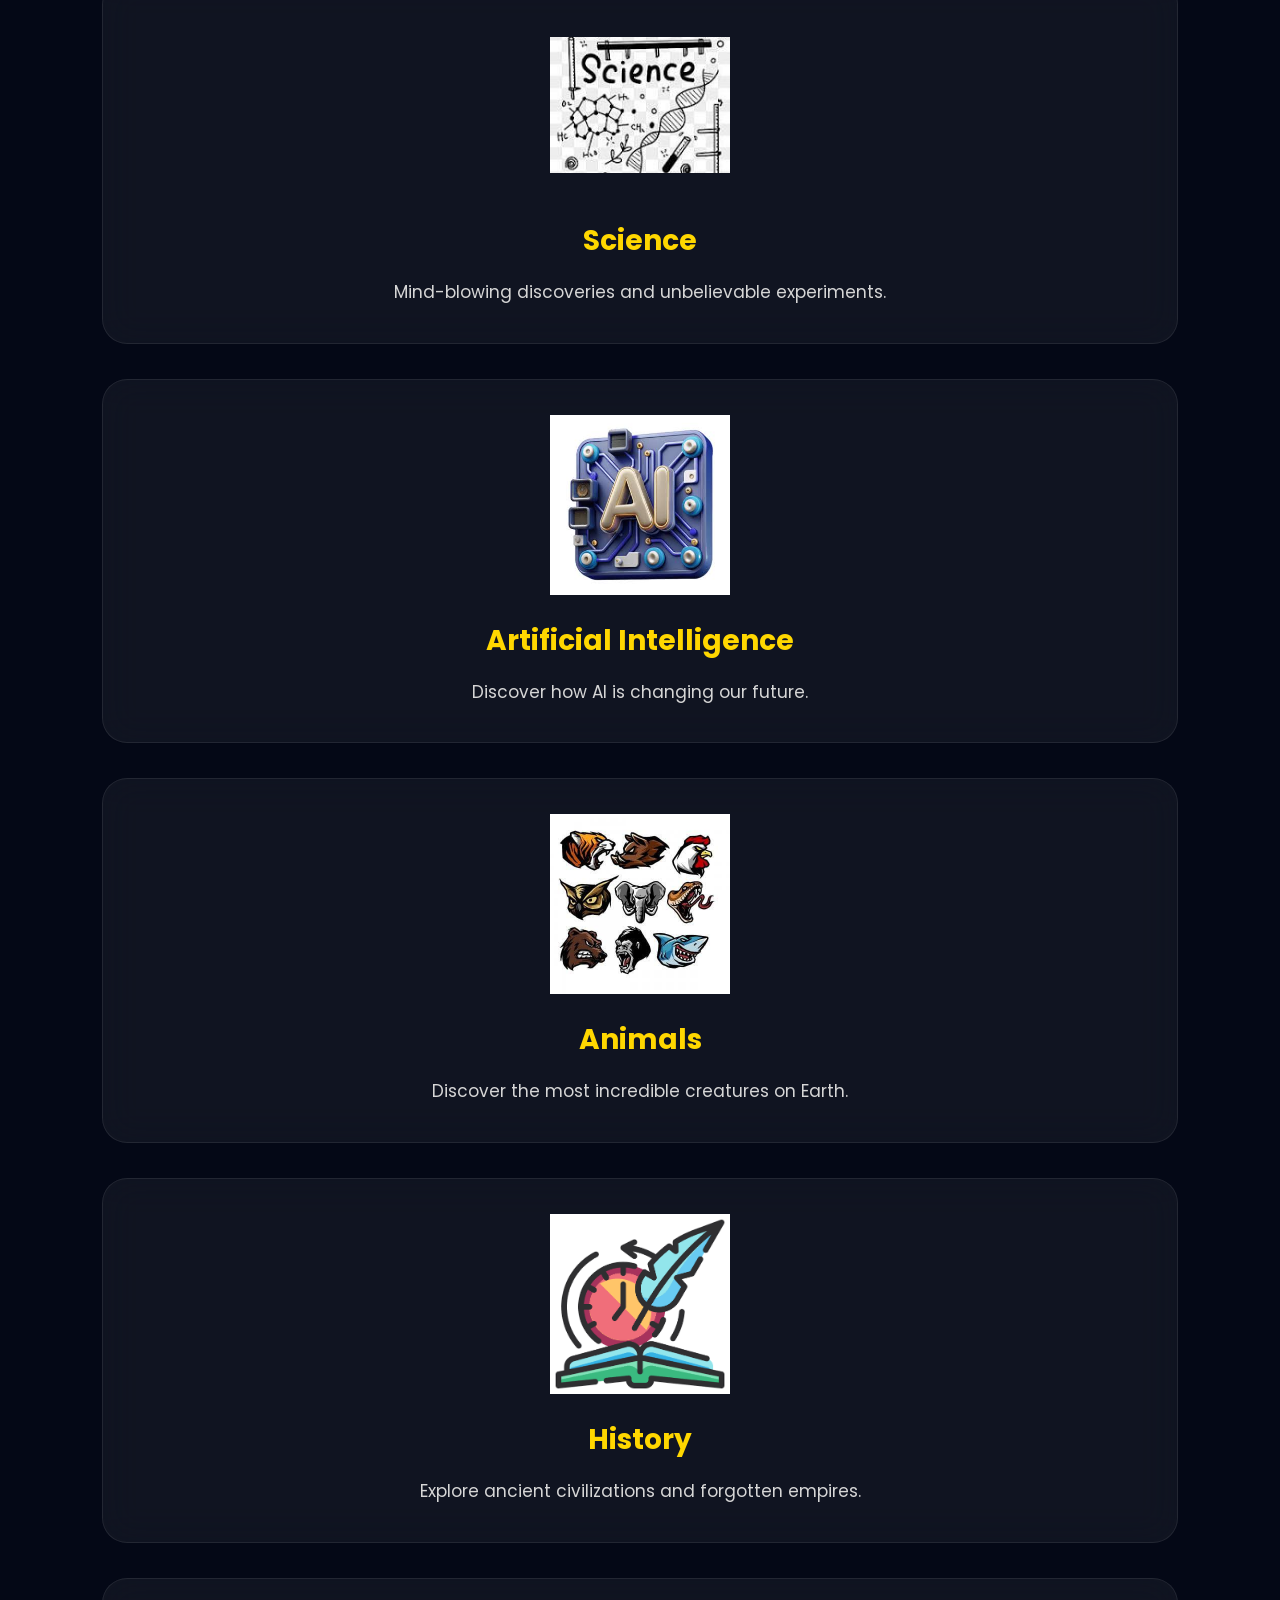
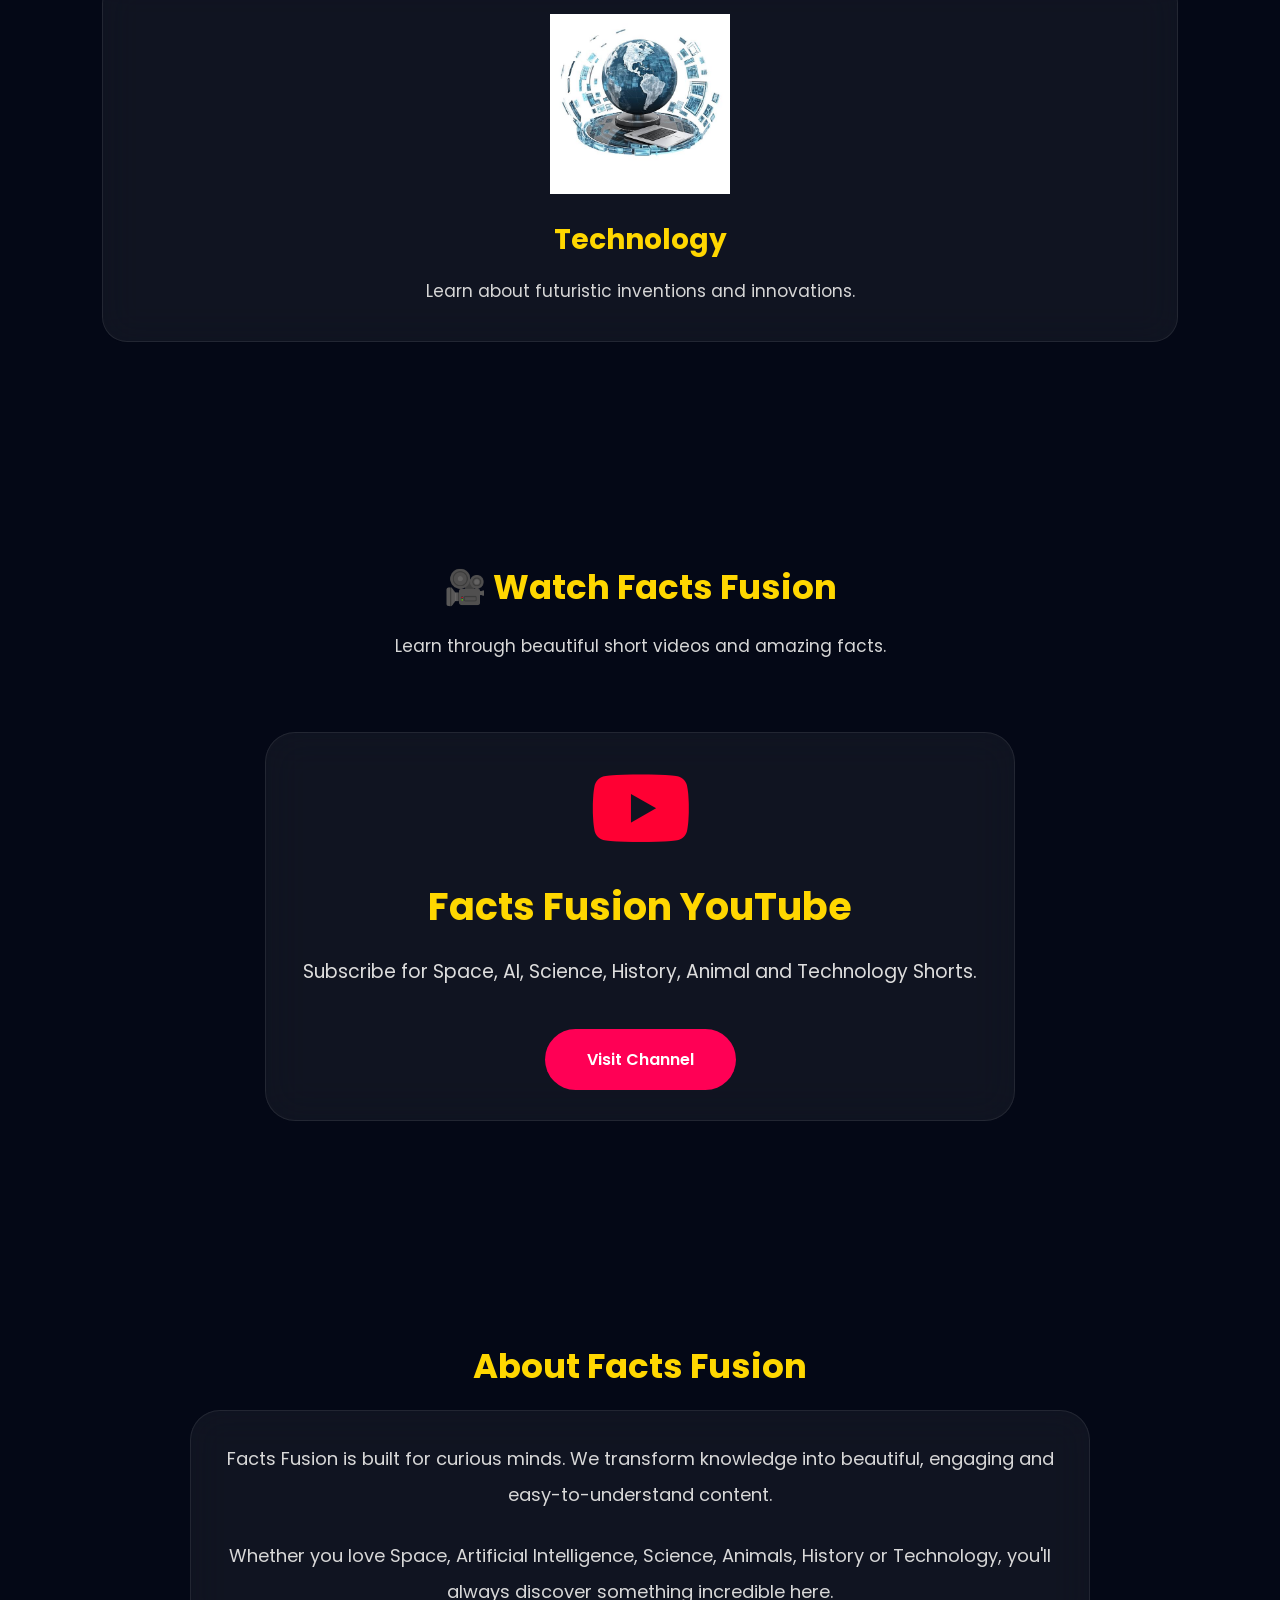
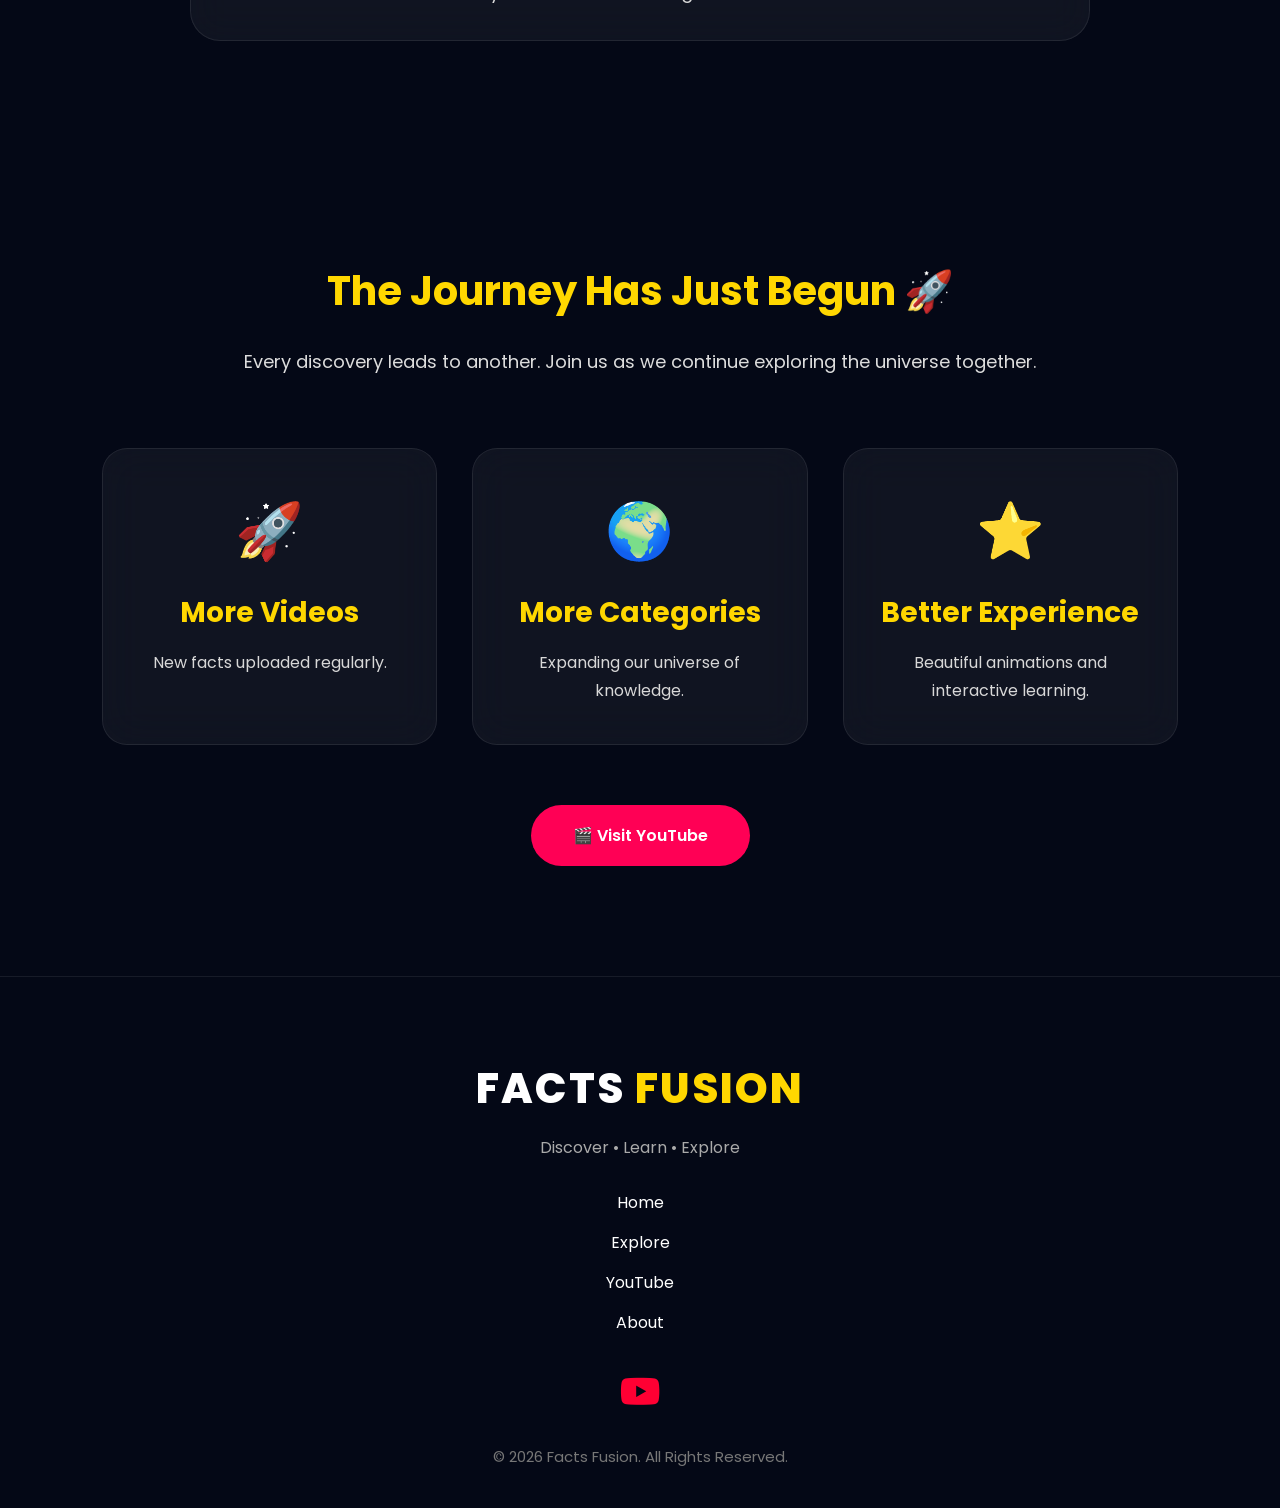
==== commit 773b5bc1: "Update index.html" ====
--- a/index.html
+++ b/index.html
@@ -60,31 +60,31 @@
 
 <header>
 
-<nav class="navbar">
-
-
-<div class="logo">
-
-FACTS <span>FUSION</span>
-
-</div>
-
-<ul class="nav-links">
-
-<li><a href="#">Home</a></li>
-
-<li><a href="#explore">Explore</a></li>
-
-<li><a href="#youtube">YouTube</a></li>
-
-<li><a href="#about">About</a></li>
-
-</ul>
-
-</nav>
+    <nav class="navbar">
+
+        <div class="logo">
+            FACTS <span>FUSION</span>
+        </div>
+
+        <div class="menu-toggle">
+            ☰
+        </div>
+
+        <ul class="nav-links">
+
+            <li><a href="#">Home</a></li>
+
+            <li><a href="#explore">Explore</a></li>
+
+            <li><a href="#youtube">YouTube</a></li>
+
+            <li><a href="#about">About</a></li>
+
+        </ul>
+
+    </nav>
 
 </header>
-
 <!-- ================================= -->
 <!-- HERO -->
 <!-- ================================= -->
--- a/style.css
+++ b/style.css
@@ -1012,8 +1012,8 @@
 
 .menu-toggle{
     display:none;
-    font-size:28px;
-    color:#fff;
+    font-size:30px;
+    color:#ffffff;
     cursor:pointer;
 }
 
@@ -1021,13 +1021,19 @@
 
 @media (max-width:768px){
 
+.menu-toggle{
+    display:flex !important;
+    align-items:center;
+    justify-content:center;
+}
+
 .navbar{
-    flex-direction:row;
+    display:flex;
     justify-content:space-between;
     align-items:center;
-    padding:18px 20px;
-}
-
+}
+
+}
 .menu-toggle{
     display:block;
 }
